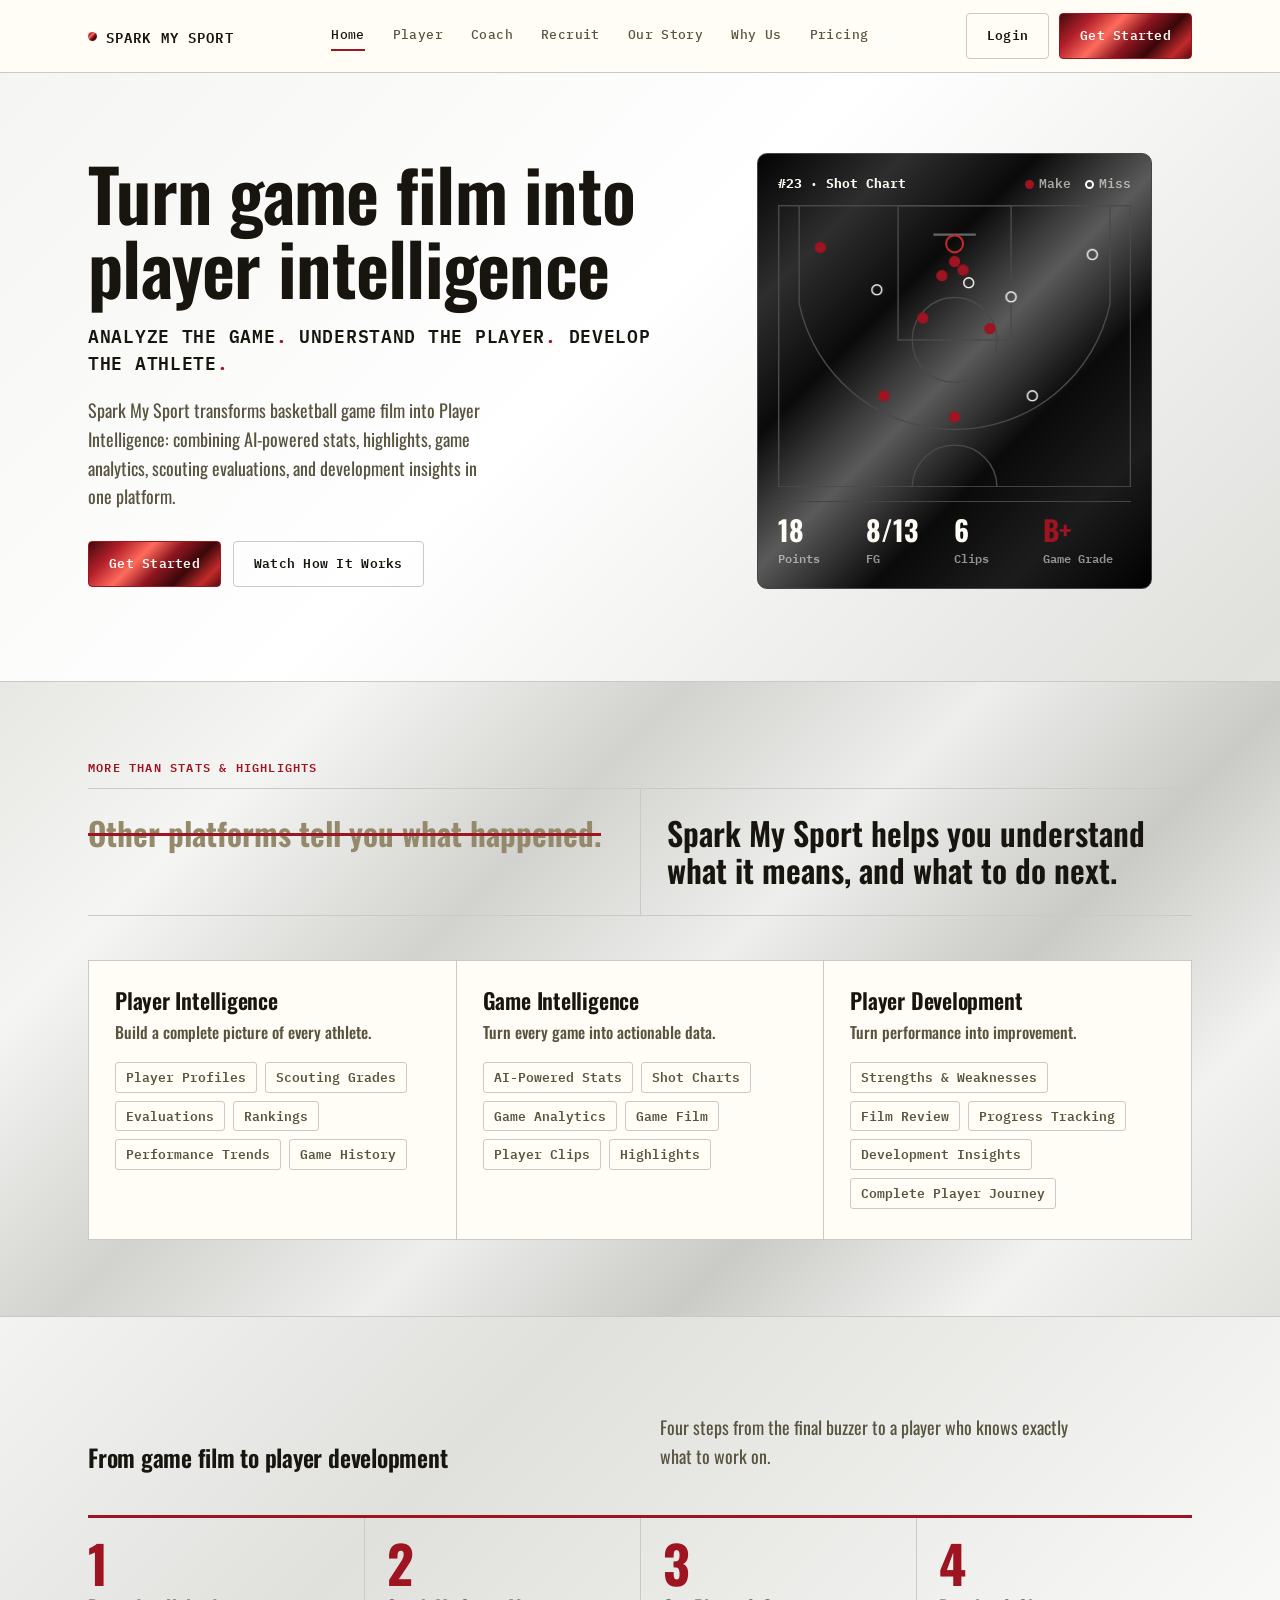
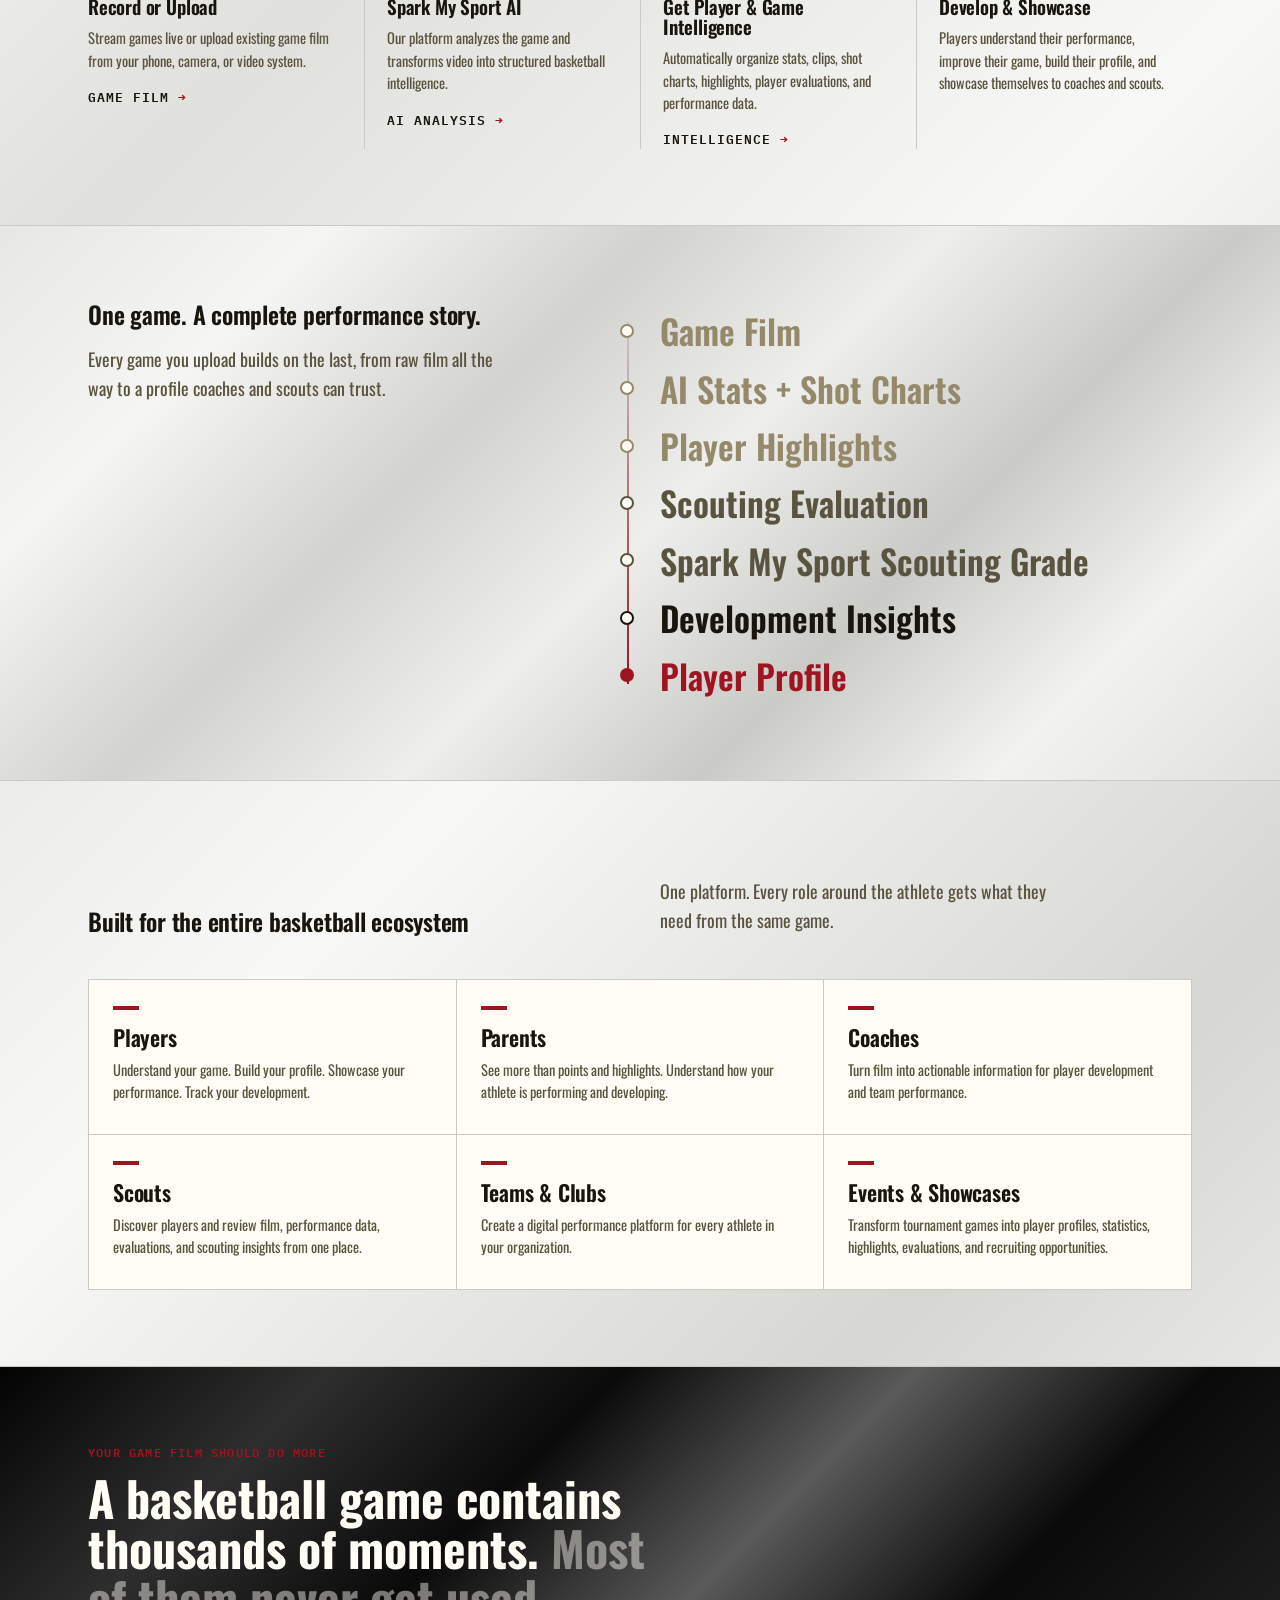
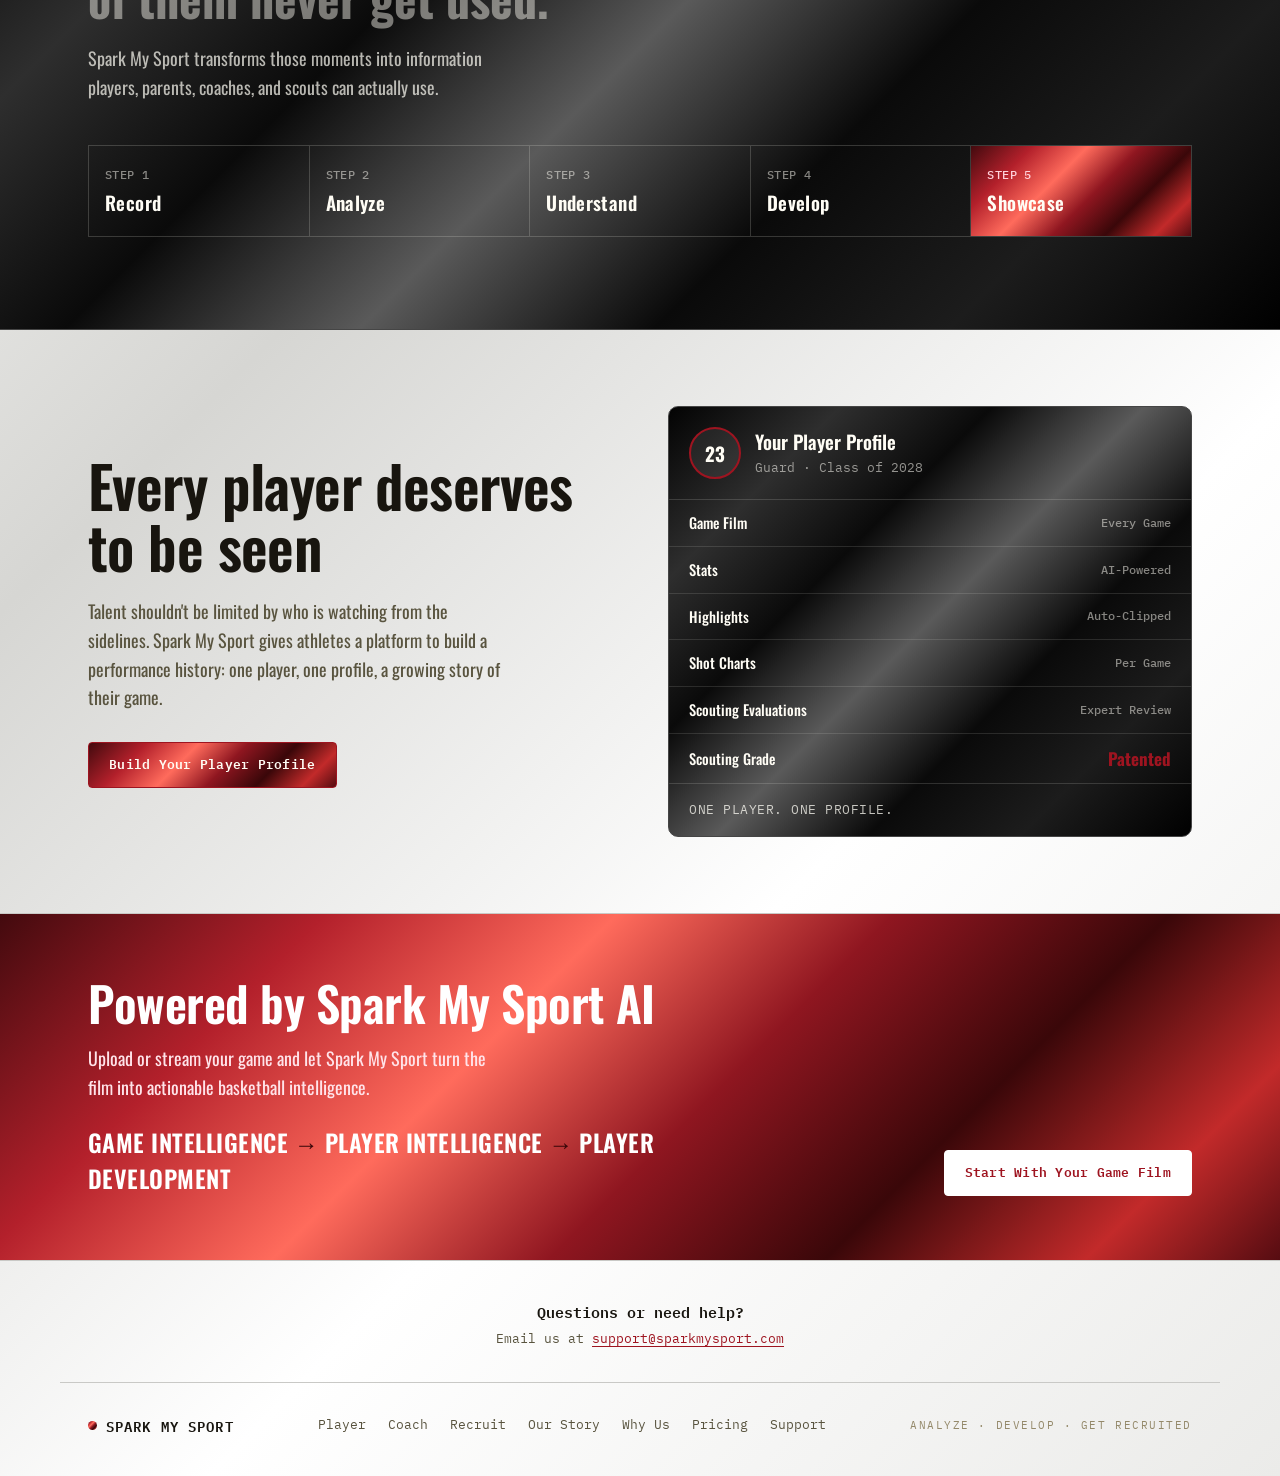
==== index.html @ e161a1f0 "intial commit" ====
<!DOCTYPE html>
<html lang="en">
<head>
<meta charset="UTF-8">
<meta name="viewport" content="width=device-width, initial-scale=1.0">
<title>Spark My Sport | Turn Game Film Into Player Intelligence</title>
<meta name="description" content="Spark My Sport transforms basketball game film into Player Intelligence: AI-powered stats, highlights, game analytics, scouting evaluations, and development insights in one platform.">
<link rel="preconnect" href="https://fonts.googleapis.com">
<link rel="preconnect" href="https://fonts.gstatic.com" crossorigin>
<link href="https://fonts.googleapis.com/css2?family=Oswald:wght@400;500;600;700&family=IBM+Plex+Mono:wght@400;500;600&display=swap" rel="stylesheet">
<link rel="stylesheet" href="styles.css">
<style>
.hp-hero{ padding: 64px 0 76px; border-bottom: 1px solid var(--line); }
.hp-hero .wrap{ display:grid; grid-template-columns:1.1fr .9fr; gap:48px; align-items:center; }
.hp-hero h1{ font-size:clamp(42px,6vw,72px); line-height:1.03; margin:0 0 18px; }
.hp-tri{ font-family:var(--font-mono); font-weight:600; font-size:clamp(15px,1.6vw,18px); text-transform:uppercase; letter-spacing:.04em; margin:0 0 18px; color:var(--ink); }
.hp-tri span{ color:var(--accent); }
.hp-hero .lead{ margin-bottom:30px; }

.hp-court{ position:relative; background: var(--black-metal); border:1px solid var(--court-line); border-radius:10px; padding:20px; }
.hp-court svg{ width:100%; height:auto; display:block; }
.hp-court .rim{ fill:none; stroke:#4a4a4a; stroke-width:2; }
.hp-shot{ opacity:0; animation:hpPop .35s ease-out forwards; transform-box: fill-box; transform-origin: center; }
.hp-make{ fill: var(--accent); }
.hp-miss{ fill:none; stroke:#fff; stroke-width:2; }
@keyframes hpPop{ from{ opacity:0; transform:scale(.3);} to{ opacity:1; transform:scale(1);} }
.hp-readout{ display:grid; grid-template-columns:repeat(4,1fr); border-top:1px solid var(--court-line); margin-top:14px; padding-top:14px; }
.hp-readout div{ padding-right:8px; }
.hp-readout strong{ display:block; font-family:var(--font-display); font-weight:700; font-size:28px; line-height:1; color:var(--paper); }
.hp-readout span{ font-size:11.5px; color:rgba(255,253,245,0.55); font-weight:600; font-family:var(--font-mono); }
.hp-court-cap{ display:flex; justify-content:space-between; font-size:12.5px; color:rgba(255,253,245,0.6); font-weight:600; margin-bottom:12px; font-family:var(--font-mono); }
.hp-court-cap b{ color:var(--paper); font-weight:700; }
.hp-legend{ display:flex; gap:14px; }
.hp-legend i{ display:inline-block; width:9px; height:9px; border-radius:50%; margin-right:5px; vertical-align:-1px; }
.hp-legend .m{ background:var(--accent); } .hp-legend .x{ border:2px solid #fff; }

.hp-section{ padding:76px 0; border-bottom:1px solid var(--line); }
.hp-section:nth-of-type(even){ background: var(--panel-metal); }
.hp-head{ display:grid; grid-template-columns:1fr 1fr; gap:40px; align-items:end; margin-bottom:44px; }
.hp-kicker{ font-family:var(--font-mono); font-weight:600; font-size:12px; letter-spacing:.1em; text-transform:uppercase; color:var(--accent); margin-bottom:12px; }

.hp-contrast{ margin-bottom:44px; display:grid; grid-template-columns:1fr 1fr; border-top:1px solid var(--line); border-bottom:1px solid var(--line); }
.hp-contrast p{ font-family:var(--font-display); font-weight:600; font-size:clamp(22px,2.6vw,32px); line-height:1.15; padding:26px 26px 26px 0; }
.hp-contrast p:first-child{ color:var(--ink-dimmer); text-decoration:line-through; text-decoration-color:var(--accent); text-decoration-thickness:3px; }
.hp-contrast p:last-child{ border-left:1px solid var(--line); padding-left:26px; }

.hp-pillars{ display:grid; grid-template-columns:repeat(3,1fr); gap:1px; background:var(--line); border:1px solid var(--line); }
.hp-pillar{ background:var(--paper); padding:28px 26px 30px; }
.hp-pillar h3{ margin:0 0 8px; font-size:22px; }
.hp-pillar .hp-line{ font-size:16px; font-weight:500; color:var(--ink-dim); margin-bottom:18px; }
.hp-tags{ display:flex; flex-wrap:wrap; gap:8px; list-style:none; padding:0; margin:0; }
.hp-tags li{ font-family:var(--font-mono); font-size:12.5px; font-weight:600; color:var(--ink-dim); border:1px solid var(--line); padding:5px 10px; border-radius:3px; }

.hp-steps{ list-style:none; padding:0; margin:0; display:grid; grid-template-columns:repeat(4,1fr); border-top:3px solid var(--accent); }
.hp-step{ padding:24px 22px 0 0; }
.hp-step + .hp-step{ padding-left:22px; border-left:1px solid var(--line); }
.hp-num{ font-family:var(--font-display); font-weight:700; font-size:52px; line-height:.8; color:var(--accent); margin-bottom:14px; }
.hp-step h3{ font-size:19px; margin:0 0 10px; }
.hp-step p{ color:var(--ink-dim); font-size:14.5px; margin:0 0 16px; line-height:1.55; }
.hp-out{ font-family:var(--font-mono); font-weight:600; font-size:12.5px; letter-spacing:.08em; text-transform:uppercase; color:var(--ink); }
.hp-out::after{ content:" \2192"; color:var(--accent); }

.hp-story .wrap{ display:grid; grid-template-columns:.9fr 1.1fr; gap:56px; align-items:start; }
.hp-story-intro{ position:sticky; top:100px; }
.hp-story-intro p{ margin-top:18px; }
.hp-chain{ list-style:none; padding:0; margin:0; position:relative; }
.hp-chain::before{ content:""; position:absolute; left:11px; top:20px; bottom:20px; width:2px; background:linear-gradient(var(--line), var(--accent)); }
.hp-chain li{ position:relative; padding:10px 0 10px 44px; font-family:var(--font-display); font-weight:600; font-size:clamp(22px,3vw,34px); line-height:1.1; color:var(--ink-dimmer); }
.hp-chain li::before{ content:""; position:absolute; left:4px; top:50%; width:14px; height:14px; margin-top:-7px; border:2px solid var(--ink-dimmer); background:var(--paper); border-radius:50%; }
.hp-chain li:nth-child(n+4){ color:var(--ink-dim); }
.hp-chain li:nth-child(n+4)::before{ border-color:var(--ink-dim); }
.hp-chain li:nth-child(n+6){ color:var(--ink); }
.hp-chain li:nth-child(n+6)::before{ border-color:var(--ink); }
.hp-chain li:last-child{ color:var(--accent); }
.hp-chain li:last-child::before{ background:var(--accent); border-color:var(--accent); }

.hp-eco{ display:grid; grid-template-columns:repeat(3,1fr); gap:1px; background:var(--line); border:1px solid var(--line); }
.hp-eco article{ background:var(--paper); padding:26px 24px 30px; }
.hp-eco h3{ font-size:22px; margin:0 0 10px; }
.hp-eco h3::before{ content:""; display:block; width:26px; height:4px; background:var(--accent); margin-bottom:16px; }
.hp-eco p{ color:var(--ink-dim); font-size:14.5px; line-height:1.55; }

.hp-film{ background: var(--black-metal); color: var(--paper); border-bottom:1px solid var(--court-line); }
.hp-film .hp-kicker{ color: var(--accent); }
.hp-film .hp-big{ font-family:var(--font-display); font-weight:700; font-size:clamp(28px,4vw,48px); line-height:1.05; max-width:22ch; margin:0 0 18px; }
.hp-film .hp-big span{ color:rgba(255,253,245,0.45); }
.hp-film .lead{ color:rgba(255,253,245,0.7); }
.hp-flow{ display:flex; flex-wrap:wrap; margin-top:44px; border:1px solid rgba(255,253,245,0.18); list-style:none; padding:0; }
.hp-flow li{ flex:1 1 0; min-width:140px; padding:20px 16px; font-family:var(--font-display); font-weight:600; font-size:19px; letter-spacing:.02em; border-right:1px solid rgba(255,253,245,0.18); }
.hp-flow li:last-child{ border-right:0; background: var(--red-metal); }
.hp-flow li small{ display:block; font-family:var(--font-mono); font-weight:500; font-size:11.5px; text-transform:uppercase; color:rgba(255,253,245,0.5); margin-bottom:4px; }
.hp-flow li:last-child small{ color:#ffd1da; }

.hp-seen .wrap{ display:grid; grid-template-columns:1fr 1fr; gap:56px; align-items:center; }
.hp-seen h2{ font-size:clamp(34px,4.8vw,58px); }
.hp-seen .lead{ margin:20px 0 28px; }
.hp-profile{ border:1px solid var(--court-line); background: var(--black-metal); border-radius:10px; overflow:hidden; color:var(--paper); }
.hp-profile-top{ display:flex; align-items:center; gap:14px; padding:20px; border-bottom:1px solid rgba(255,253,245,0.15); }
.hp-avatar{ width:52px; height:52px; border-radius:50%; background:rgba(255,253,245,0.08); border:2px solid var(--accent); display:grid; place-items:center; font-family:var(--font-display); font-weight:700; font-size:19px; flex:none; }
.hp-profile-top strong{ font-family:var(--font-display); font-weight:600; font-size:19px; display:block; line-height:1.2; }
.hp-profile-top span{ font-size:12.5px; color:rgba(255,253,245,0.55); font-family:var(--font-mono); }
.hp-layers{ list-style:none; margin:0; padding:0; }
.hp-layers li{ display:flex; justify-content:space-between; align-items:center; padding:12px 20px; border-bottom:1px solid rgba(255,253,245,0.12); font-weight:500; font-size:14.5px; }
.hp-layers li:last-child{ border-bottom:0; }
.hp-layers li span{ font-size:12px; color:rgba(255,253,245,0.5); font-family:var(--font-mono); }
.hp-layers li.grade span{ color:var(--accent); font-family:var(--font-display); font-weight:700; font-size:17px; }
.hp-profile-foot{ padding:16px 20px; border-top:1px solid rgba(255,253,245,0.15); font-family:var(--font-mono); font-size:13px; text-transform:uppercase; letter-spacing:.04em; color:rgba(255,253,245,0.75); }

.hp-ai{ background: var(--red-metal); border-bottom:1px solid var(--line); }
.hp-ai .wrap{ display:grid; grid-template-columns:1.2fr .8fr; gap:40px; align-items:end; padding:64px 28px; }
.hp-ai h2{ color:#fff; font-size:clamp(30px,4vw,48px); }
.hp-ai .lead{ color:#ffe3e9; margin-top:16px; }
.hp-ai .hp-path{ font-family:var(--font-display); font-weight:600; font-size:clamp(18px,2vw,24px); text-transform:uppercase; margin-top:22px; letter-spacing:.02em; color:#fff; }
.hp-ai .hp-path i{ font-style:normal; color:#3a0709; padding:0 6px; }
.hp-ai .hp-btns{ display:flex; justify-content:flex-end; }

@media (max-width:980px){
  .hp-hero .wrap, .hp-head, .hp-story .wrap, .hp-seen .wrap, .hp-ai .wrap{ grid-template-columns:1fr; }
  .hp-story-intro{ position:static; }
  .hp-steps{ grid-template-columns:1fr 1fr; border-top:0; }
  .hp-step, .hp-step + .hp-step{ padding:22px 20px 22px 0; border-left:0; border-top:3px solid var(--accent); }
  .hp-step:nth-child(even){ padding-left:20px; border-left:1px solid var(--line); }
  .hp-pillars, .hp-eco{ grid-template-columns:1fr 1fr; }
  .hp-ai .hp-btns{ justify-content:flex-start; }
}
@media (max-width:640px){
  .hp-section{ padding:52px 0; }
  .hp-hero{ padding:36px 0 48px; }
  .hp-contrast{ grid-template-columns:1fr; }
  .hp-contrast p{ padding:20px 0; }
  .hp-contrast p:last-child{ border-left:0; border-top:1px solid var(--line); padding-left:0; }
  .hp-pillars, .hp-eco, .hp-steps{ grid-template-columns:1fr; }
  .hp-step:nth-child(even){ padding-left:0; border-left:0; }
  .hp-flow li{ flex-basis:100%; border-right:0; border-bottom:1px solid rgba(255,253,245,0.18); }
  .hp-flow li:last-child{ border-bottom:0; }
}
</style>
</head>
<body>

<header class="nav">
  <div class="nav-inner">
    <a href="index.html" class="logo"><span class="dot"></span>SPARK MY SPORT</a><button class="nav-toggle" type="button" aria-label="Menu" aria-expanded="false" aria-controls="nav-menu"><span></span><span></span><span></span></button><div class="nav-menu" id="nav-menu"><nav class="links"><a href="index.html" class="active">Home</a><a href="player.html">Player</a><a href="coach.html">Coach</a><a href="recruit.html">Recruit</a><a href="our-story.html">Our Story</a><a href="why-us.html">Why Us</a><a href="pricing.html">Pricing</a></nav><div class="nav-actions">
      <a href="https://stream.sparkmysport.com/login" class="btn btn-ghost">Login</a>
      <a href="pricing.html" class="btn btn-primary">Get Started</a>
    </div></div>
  </div>
</header>

<section class="hp-hero">
  <div class="wrap">
    <div>
      <h1>Turn game film into player intelligence</h1>
      <p class="hp-tri">Analyze the game<span>.</span> Understand the player<span>.</span> Develop the athlete<span>.</span></p>
      <p class="lead">Spark My Sport transforms basketball game film into Player Intelligence: combining AI-powered stats, highlights, game analytics, scouting evaluations, and development insights in one platform.</p>
      <div class="hero-cta">
        <a class="btn btn-primary" href="pricing.html">Get Started</a>
        <a class="btn btn-ghost" href="#how">Watch How It Works</a>
      </div>
    </div>

    <figure class="hp-court" aria-label="Example shot chart generated from game film">
      <div class="hp-court-cap"><b>#23 &middot; Shot Chart</b><span class="hp-legend"><span><i class="m"></i>Make</span><span><i class="x"></i>Miss</span></span></div>
      <svg viewBox="0 0 500 400" role="img" aria-hidden="true">
        <rect x="1" y="1" width="498" height="398" class="rim"/>
        <rect x="170" y="1" width="160" height="190" class="rim"/>
        <circle cx="250" cy="191" r="60" class="rim"/>
        <path d="M30 1 V140 A 225 225 0 0 0 470 140 V1" class="rim"/>
        <line x1="220" y1="42" x2="280" y2="42" class="rim" style="stroke:#666;stroke-width:3"/>
        <circle cx="250" cy="55" r="12" class="rim" style="stroke:#c22a2a;stroke-width:3"/>
        <path d="M190 400 A 60 60 0 0 1 310 400" class="rim"/>
        <g>
          <circle class="hp-shot hp-make" cx="250" cy="80" r="8" style="animation-delay:.2s"/>
          <circle class="hp-shot hp-make" cx="232" cy="100" r="8" style="animation-delay:.3s"/>
          <circle class="hp-shot hp-miss" cx="270" cy="110" r="7" style="animation-delay:.4s"/>
          <circle class="hp-shot hp-make" cx="205" cy="160" r="8" style="animation-delay:.5s"/>
          <circle class="hp-shot hp-make" cx="300" cy="175" r="8" style="animation-delay:.6s"/>
          <circle class="hp-shot hp-miss" cx="140" cy="120" r="7" style="animation-delay:.7s"/>
          <circle class="hp-shot hp-make" cx="60" cy="60" r="8" style="animation-delay:.8s"/>
          <circle class="hp-shot hp-miss" cx="445" cy="70" r="7" style="animation-delay:.9s"/>
          <circle class="hp-shot hp-make" cx="250" cy="300" r="8" style="animation-delay:1s"/>
          <circle class="hp-shot hp-miss" cx="360" cy="270" r="7" style="animation-delay:1.1s"/>
          <circle class="hp-shot hp-make" cx="150" cy="270" r="8" style="animation-delay:1.2s"/>
          <circle class="hp-shot hp-miss" cx="330" cy="130" r="7" style="animation-delay:1.3s"/>
          <circle class="hp-shot hp-make" cx="262" cy="92" r="8" style="animation-delay:1.4s"/>
        </g>
      </svg>
      <div class="hp-readout">
        <div><strong>18</strong><span>Points</span></div>
        <div><strong>8/13</strong><span>FG</span></div>
        <div><strong>6</strong><span>Clips</span></div>
        <div><strong style="color:var(--accent)">B+</strong><span>Game Grade</span></div>
      </div>
    </figure>
  </div>
</section>

<section class="hp-section" aria-labelledby="more-title">
  <div class="wrap">
    <div class="hp-kicker">More Than Stats &amp; Highlights</div>
    <div class="hp-contrast reveal">
      <p>Other platforms tell you what happened.</p>
      <p id="more-title">Spark My Sport helps you understand what it means, and what to do next.</p>
    </div>
    <div class="hp-pillars reveal">
      <article class="hp-pillar">
        <h3>Player Intelligence</h3>
        <p class="hp-line">Build a complete picture of every athlete.</p>
        <ul class="hp-tags"><li>Player Profiles</li><li>Scouting Grades</li><li>Evaluations</li><li>Rankings</li><li>Performance Trends</li><li>Game History</li></ul>
      </article>
      <article class="hp-pillar">
        <h3>Game Intelligence</h3>
        <p class="hp-line">Turn every game into actionable data.</p>
        <ul class="hp-tags"><li>AI-Powered Stats</li><li>Shot Charts</li><li>Game Analytics</li><li>Game Film</li><li>Player Clips</li><li>Highlights</li></ul>
      </article>
      <article class="hp-pillar">
        <h3>Player Development</h3>
        <p class="hp-line">Turn performance into improvement.</p>
        <ul class="hp-tags"><li>Strengths &amp; Weaknesses</li><li>Film Review</li><li>Progress Tracking</li><li>Development Insights</li><li>Complete Player Journey</li></ul>
      </article>
    </div>
  </div>
</section>

<section class="hp-section" id="how" aria-labelledby="how-title">
  <div class="wrap">
    <div class="hp-head">
      <h2 id="how-title">From game film to player development</h2>
      <p class="lead">Four steps from the final buzzer to a player who knows exactly what to work on.</p>
    </div>
    <ol class="hp-steps reveal">
      <li class="hp-step"><div class="hp-num">1</div><h3>Record or Upload</h3><p>Stream games live or upload existing game film from your phone, camera, or video system.</p><div class="hp-out">Game Film</div></li>
      <li class="hp-step"><div class="hp-num">2</div><h3>Spark My Sport AI</h3><p>Our platform analyzes the game and transforms video into structured basketball intelligence.</p><div class="hp-out">AI Analysis</div></li>
      <li class="hp-step"><div class="hp-num">3</div><h3>Get Player &amp; Game Intelligence</h3><p>Automatically organize stats, clips, shot charts, highlights, player evaluations, and performance data.</p><div class="hp-out">Intelligence</div></li>
      <li class="hp-step"><div class="hp-num">4</div><h3>Develop &amp; Showcase</h3><p>Players understand their performance, improve their game, build their profile, and showcase themselves to coaches and scouts.</p></li>
    </ol>
  </div>
</section>

<section class="hp-section hp-story" aria-labelledby="story-title">
  <div class="wrap">
    <div class="hp-story-intro">
      <h2 id="story-title">One game. A complete performance story.</h2>
      <p class="lead">Every game you upload builds on the last, from raw film all the way to a profile coaches and scouts can trust.</p>
    </div>
    <ol class="hp-chain reveal">
      <li>Game Film</li>
      <li>AI Stats + Shot Charts</li>
      <li>Player Highlights</li>
      <li>Scouting Evaluation</li>
      <li>Spark My Sport Scouting Grade</li>
      <li>Development Insights</li>
      <li>Player Profile</li>
    </ol>
  </div>
</section>

<section class="hp-section" id="who" aria-labelledby="who-title">
  <div class="wrap">
    <div class="hp-head">
      <h2 id="who-title">Built for the entire basketball ecosystem</h2>
      <p class="lead">One platform. Every role around the athlete gets what they need from the same game.</p>
    </div>
    <div class="hp-eco reveal">
      <article><h3>Players</h3><p>Understand your game. Build your profile. Showcase your performance. Track your development.</p></article>
      <article><h3>Parents</h3><p>See more than points and highlights. Understand how your athlete is performing and developing.</p></article>
      <article><h3>Coaches</h3><p>Turn film into actionable information for player development and team performance.</p></article>
      <article><h3>Scouts</h3><p>Discover players and review film, performance data, evaluations, and scouting insights from one place.</p></article>
      <article><h3>Teams &amp; Clubs</h3><p>Create a digital performance platform for every athlete in your organization.</p></article>
      <article><h3>Events &amp; Showcases</h3><p>Transform tournament games into player profiles, statistics, highlights, evaluations, and recruiting opportunities.</p></article>
    </div>
  </div>
</section>

<section class="hp-film" aria-labelledby="film-title">
  <div class="wrap" style="padding-top:76px;padding-bottom:76px;">
    <div class="hp-kicker" id="film-title">Your Game Film Should Do More</div>
    <p class="hp-big">A basketball game contains thousands of moments. <span>Most of them never get used.</span></p>
    <p class="lead">Spark My Sport transforms those moments into information players, parents, coaches, and scouts can actually use.</p>
    <ol class="hp-flow reveal">
      <li><small>Step 1</small>Record</li>
      <li><small>Step 2</small>Analyze</li>
      <li><small>Step 3</small>Understand</li>
      <li><small>Step 4</small>Develop</li>
      <li><small>Step 5</small>Showcase</li>
    </ol>
  </div>
</section>

<section class="hp-section hp-seen" id="seen" aria-labelledby="seen-title">
  <div class="wrap">
    <div>
      <h2 id="seen-title">Every player deserves to be seen</h2>
      <p class="lead">Talent shouldn't be limited by who is watching from the sidelines. Spark My Sport gives athletes a platform to build a performance history: one player, one profile, a growing story of their game.</p>
      <div class="hero-cta"><a class="btn btn-primary" href="pricing.html">Build Your Player Profile</a></div>
    </div>
    <div class="hp-profile reveal" aria-label="What a player profile combines">
      <div class="hp-profile-top">
        <div class="hp-avatar" aria-hidden="true">23</div>
        <div><strong>Your Player Profile</strong><span>Guard &middot; Class of 2028</span></div>
      </div>
      <ul class="hp-layers">
        <li>Game Film <span>Every Game</span></li>
        <li>Stats <span>AI-Powered</span></li>
        <li>Highlights <span>Auto-Clipped</span></li>
        <li>Shot Charts <span>Per Game</span></li>
        <li>Scouting Evaluations <span>Expert Review</span></li>
        <li class="grade">Scouting Grade <span>Patented</span></li>
      </ul>
      <div class="hp-profile-foot">One Player. One Profile.</div>
    </div>
  </div>
</section>

<section class="hp-ai" id="start" aria-labelledby="ai-title">
  <div class="wrap">
    <div>
      <h2 id="ai-title">Powered by Spark My Sport AI</h2>
      <p class="lead">Upload or stream your game and let Spark My Sport turn the film into actionable basketball intelligence.</p>
      <p class="hp-path">Game Intelligence<i>&rarr;</i>Player Intelligence<i>&rarr;</i>Player Development</p>
    </div>
    <div class="hp-btns"><a class="btn btn-primary" href="pricing.html" style="background:#fff;color:var(--accent);border-color:#fff;">Start With Your Game Film</a></div>
  </div>
</section>

<footer>
  <div class="wrap foot-support"><p>Questions or need help?</p><p>Email us at <a href="mailto:support@sparkmysport.com">support@sparkmysport.com</a></p></div><div class="wrap foot-inner">
    <div class="logo"><span class="dot"></span>SPARK MY SPORT</div>
    <nav class="foot-links"><a href="player.html">Player</a><a href="coach.html">Coach</a><a href="recruit.html">Recruit</a><a href="our-story.html">Our Story</a><a href="why-us.html">Why Us</a><a href="pricing.html">Pricing</a><a href="mailto:support@sparkmysport.com">Support</a></nav>
    <div class="mono">ANALYZE &middot; DEVELOP &middot; GET RECRUITED</div>
  </div>
</footer>

<script src="script.js"></script>
</body>
</html>
---- styles.css ----
/* ==========================================================================
   SPARK MY SPORT — design system
   Metallic theme: brushed-silver light backgrounds, a gunmetal-black "court"
   section, a polished metallic-red accent, Oswald for display type, IBM Plex
   Mono for data/labels.
   ========================================================================== */

:root{
  --paper: #FFFDF5;
  --panel: #F1ECDC;
  --line: #C9C9C6;
  --ink: #18150F;
  --ink-dim: #59543F;
  --ink-dimmer: #94896A;
  --court-black: #0A0A0A;
  --court-panel: #2A2A2A;
  --court-line: #454545;
  --accent: #9E1420;
  --accent-dark: #6E0D16;
  --on-accent: #FFFDF5;

  --red-metal: linear-gradient(135deg, #430a0e 0%, #b3202b 20%, #ff6b5c 38%, #8f1620 55%, #3a0709 72%, #c22a2a 88%, #560c11 100%);
  --red-metal-dark: linear-gradient(135deg, #300608 0%, #7a151c 28%, #b33a3a 46%, #5c0f14 64%, #250405 82%, #7a1a1a 100%);
  --black-metal: linear-gradient(135deg, #030303 0%, #2e2e2e 18%, #0a0a0a 34%, #5a5a5a 50%, #0a0a0a 66%, #1c1c1c 82%, #000000 100%);
  --paper-metal: linear-gradient(135deg, #f4f4f2 0%, #ffffff 16%, #e0e0dd 32%, #f8f8f6 48%, #d6d6d3 64%, #ffffff 82%, #ebebe9 100%);
  --panel-metal: linear-gradient(135deg, #e7e7e4 0%, #f5f5f3 18%, #d2d2cf 36%, #eeeeec 52%, #cacac7 68%, #f2f2f0 84%, #e0e0dd 100%);

  --font-display: 'Oswald', sans-serif;
  --font-mono: 'IBM Plex Mono', monospace;

  --radius: 4px;
  --max: 1160px;
}

*,*::before,*::after{ box-sizing: border-box; }

html{ scroll-behavior: smooth; }

body{
  margin:0;
  background: var(--paper-metal);
  color: var(--ink);
  font-family: var(--font-display);
  font-weight: 400;
  font-size: 16px;
  line-height: 1.5;
  -webkit-font-smoothing: antialiased;
}

.wrap{
  max-width: var(--max);
  margin: 0 auto;
  padding: 0 28px;
}

h1,h2,h3,h4{
  font-family: var(--font-display);
  font-weight: 600;
  line-height: 1.05;
  margin: 0;
  color: var(--ink);
  letter-spacing: -0.01em;
}

p{ margin: 0; }

a{ color: inherit; text-decoration: none; }

em{
  font-style: normal;
  color: var(--accent);
}

img{ max-width: 100%; display: block; }

::selection{ background: var(--accent); color: var(--on-accent); }

:focus-visible{
  outline: 2px solid var(--accent);
  outline-offset: 3px;
}

@media (prefers-reduced-motion: reduce){
  *{ animation-duration: 0.001ms !important; transition-duration: 0.001ms !important; }
  html{ scroll-behavior: auto; }
}

/* ---------- buttons ---------- */
.btn{
  display: inline-flex;
  align-items: center;
  gap: 8px;
  font-family: var(--font-mono);
  font-size: 13px;
  font-weight: 600;
  letter-spacing: 0.02em;
  padding: 12px 20px;
  border-radius: var(--radius);
  border: 1px solid transparent;
  cursor: pointer;
  transition: background-color 150ms ease, border-color 150ms ease, color 150ms ease, transform 150ms ease;
  white-space: nowrap;
}
.btn-primary{
  background: var(--red-metal);
  color: var(--on-accent);
  border-color: var(--accent);
}
.btn-primary:hover{ background: var(--red-metal-dark); border-color: var(--accent-dark); }
.btn-ghost{
  background: transparent;
  color: var(--ink);
  border-color: var(--line);
}
.btn-ghost:hover{ border-color: var(--ink); }

/* dark-panel context override (used inside .court-black sections) */
.three-feature-section .btn-ghost,
.buzzer .btn-ghost{ color: var(--paper); border-color: rgba(255,253,245,0.3); }
.buzzer .btn-ghost:hover{ border-color: var(--paper); }

/* ---------- nav ---------- */
.nav{
  position: sticky;
  top: 0;
  z-index: 50;
  background: rgba(255, 253, 245, 0.95);
  backdrop-filter: blur(8px);
  border-bottom: 1px solid var(--line);
}
.nav-inner{
  max-width: var(--max);
  margin: 0 auto;
  padding: 0 28px;
  height: 72px;
  display: flex;
  align-items: center;
  justify-content: space-between;
  gap: 24px;
}
.logo{
  display: flex;
  align-items: center;
  gap: 9px;
  font-family: var(--font-mono);
  font-weight: 600;
  font-size: 14px;
  letter-spacing: 0.08em;
  color: var(--ink);
  flex-shrink: 0;
}
.logo .dot{
  width: 9px;
  height: 9px;
  border-radius: 50%;
  background: var(--red-metal);
  flex-shrink: 0;
}
.links{
  display: flex;
  align-items: center;
  gap: 28px;
  overflow-x: auto;
  scrollbar-width: none;
  -webkit-overflow-scrolling: touch;
}
.links::-webkit-scrollbar{ display: none; }
.links a{
  font-family: var(--font-mono);
  font-size: 13px;
  font-weight: 500;
  letter-spacing: 0.03em;
  color: var(--ink-dim);
  padding: 4px 0;
  border-bottom: 2px solid transparent;
  white-space: nowrap;
  transition: color 150ms ease, border-color 150ms ease;
}
.links a:hover{ color: var(--ink); }
.links a.active{ color: var(--ink); border-bottom-color: var(--accent); }
.nav-actions{
  display: flex;
  align-items: center;
  gap: 10px;
  flex-shrink: 0;
}
.nav-menu{
  display: contents;
}
.nav-toggle{
  display: none;
  flex-direction: column;
  justify-content: center;
  align-items: center;
  gap: 5px;
  width: 40px;
  height: 40px;
  padding: 0;
  border: 1px solid var(--line);
  border-radius: 4px;
  background: transparent;
  cursor: pointer;
  flex-shrink: 0;
}
.nav-toggle span{
  display: block;
  width: 18px;
  height: 2px;
  background: var(--ink);
  transition: transform 150ms ease, opacity 150ms ease;
}
.nav-toggle[aria-expanded="true"] span:nth-child(1){ transform: translateY(7px) rotate(45deg); }
.nav-toggle[aria-expanded="true"] span:nth-child(2){ opacity: 0; }
.nav-toggle[aria-expanded="true"] span:nth-child(3){ transform: translateY(-7px) rotate(-45deg); }

.page-label{ padding: 24px 0 0; }

/* ---------- hero (sub pages) ---------- */
.hero{
  padding: 64px 0 56px;
  border-bottom: 1px solid var(--line);
}
.hero-video-grid{
  display: grid;
  grid-template-columns: 1.1fr 0.9fr;
  gap: 56px;
  align-items: center;
}
.quarter-band{
  display: flex;
  align-items: center;
  gap: 14px;
  margin-bottom: 22px;
  font-family: var(--font-mono);
}
.quarter-tag{
  background: var(--black-metal);
  color: var(--paper);
  font-size: 12px;
  font-weight: 600;
  letter-spacing: 0.12em;
  padding: 5px 10px;
  border-radius: 3px;
}
.quarter-band .clock{
  font-size: 12px;
  letter-spacing: 0.08em;
  color: var(--ink-dimmer);
}
.section-head h1{
  font-size: clamp(36px, 4.6vw, 56px);
}
.hero .lead, .lead{
  margin-top: 20px;
  max-width: 46ch;
  font-size: 18px;
  line-height: 1.6;
  color: var(--ink-dim);
}
.hero-cta{
  margin-top: 30px;
  display: flex;
  gap: 12px;
  flex-wrap: wrap;
}

.video-placeholder{
  position: relative;
  aspect-ratio: 4 / 3;
  border-radius: 6px;
  background:
    linear-gradient(155deg, var(--court-panel), var(--court-black));
  border: 1px solid var(--court-line);
  display: flex;
  flex-direction: column;
  align-items: center;
  justify-content: center;
  gap: 10px;
  color: var(--paper);
  overflow: hidden;
}
.video-placeholder::before{
  content: '';
  position: absolute;
  inset: 0;
  background-image:
    repeating-linear-gradient(90deg, rgba(255,253,245,0.05) 0 1px, transparent 1px 64px),
    repeating-linear-gradient(0deg, rgba(255,253,245,0.05) 0 1px, transparent 1px 64px);
}
.video-play{
  width: 58px;
  height: 58px;
  border-radius: 50%;
  border: 1px solid rgba(255,253,245,0.35);
  display: flex;
  align-items: center;
  justify-content: center;
  font-size: 16px;
  color: var(--paper);
  position: relative;
  z-index: 1;
  transition: background-color 150ms ease, transform 150ms ease;
}
.video-placeholder:hover .video-play{
  background: var(--red-metal);
  border-color: var(--accent);
  transform: scale(1.06);
}
.video-label{
  font-family: var(--font-mono);
  font-size: 13px;
  letter-spacing: 0.06em;
  font-weight: 600;
  position: relative;
  z-index: 1;
}
.video-note{
  font-family: var(--font-mono);
  font-size: 11px;
  color: rgba(255,253,245,0.5);
  position: relative;
  z-index: 1;
}

.hero-image{
  display: flex;
  flex-direction: column;
  align-items: flex-start;
  gap: 16px;
}
.hero-image img{
  width: 100%;
  display: block;
  border-radius: 6px;
  border: 1px solid var(--court-line);
  background: var(--black-metal);
}
.watch-video{
  display: inline-flex;
  align-items: center;
  gap: 12px;
  font-family: var(--font-mono);
  font-size: 13px;
  font-weight: 600;
  letter-spacing: 0.04em;
  color: var(--ink-dim);
  transition: color 150ms ease;
}
.watch-video:hover{ color: var(--ink); }
.section-head > .watch-video{ margin-top: 18px; }
.watch-video-icon{
  width: 34px;
  height: 34px;
  border-radius: 50%;
  border: 1px solid var(--line);
  display: flex;
  align-items: center;
  justify-content: center;
  font-size: 11px;
  color: var(--ink);
  flex-shrink: 0;
  transition: background-color 150ms ease, border-color 150ms ease, color 150ms ease;
}
.watch-video:hover .watch-video-icon{
  background: var(--red-metal);
  border-color: var(--accent);
  color: var(--on-accent);
}

/* ---------- intro hero (home) ---------- */
.intro-hero{
  padding: 28px 0 12px;
}
.intro-hero .eyebrow{
  font-family: var(--font-mono);
  font-size: 12px;
  font-weight: 600;
  letter-spacing: 0.1em;
  color: var(--accent);
  margin-bottom: 16px;
}
#player-spotlight + .story-section h1{ font-size: clamp(32px, 4vw, 52px); }
#player-spotlight + .story-section .lead{ font-size: 16px; }
#player-spotlight + .story-section .section-head{ margin-top: 0; }
#player-spotlight + .story-section{ padding-top: 48px; }
.eyebrow{
  font-family: var(--font-mono);
  font-size: 12px;
  font-weight: 600;
  letter-spacing: 0.1em;
  color: var(--accent);
}

/* ---------- reveal-on-scroll ---------- */
.reveal{
  opacity: 0;
  transform: translateY(14px);
  transition: opacity 550ms ease, transform 550ms ease;
}
.reveal.is-visible{
  opacity: 1;
  transform: translateY(0);
}

/* ---------- story section ---------- */
.story-section{ padding: 76px 0; border-bottom: 1px solid var(--line); }
.story-section.video-hero{ padding: 12px 0 32px; border-bottom: none; }
.story-grid{
  display: grid;
  grid-template-columns: repeat(3, 1fr);
  gap: 1px;
  background: var(--line);
  border: 1px solid var(--line);
  border-radius: 6px;
  overflow: hidden;
}
.story-card{
  background: var(--paper-metal);
  padding: 30px 26px;
}
.story-card.trigger-card{ background: var(--panel-metal); }
.story-label{
  font-family: var(--font-mono);
  font-size: 11px;
  font-weight: 600;
  letter-spacing: 0.14em;
  color: var(--ink-dimmer);
  margin-bottom: 14px;
}
.story-card h2{ font-size: 22px; margin-bottom: 12px; }
.story-card p{ color: var(--ink-dim); font-size: 15px; line-height: 1.6; }

.how-block{ margin-top: 64px; }
.how-block > .story-label{ margin-bottom: 14px; }
.how-block > h2{ font-size: 30px; margin-bottom: 34px; max-width: 30ch; }
.how-grid{
  display: grid;
  grid-template-columns: repeat(4, 1fr);
  gap: 22px;
}
.how-grid.how-grid-3{ grid-template-columns: repeat(3, 1fr); }
.how-visual{
  display: grid;
  grid-template-columns: 1fr 1fr;
  gap: 48px;
  align-items: center;
}
.how-steps-list{
  display: grid;
  gap: 28px;
}
.how-image img{
  width: 100%;
  display: block;
  border-radius: 6px;
  border: 1px solid var(--line);
}
.how-step span{
  font-family: var(--font-mono);
  font-size: 13px;
  font-weight: 600;
  color: var(--accent);
  display: block;
  margin-bottom: 10px;
}
.how-step h3{ font-size: 18px; margin-bottom: 8px; }
.how-step p{ color: var(--ink-dim); font-size: 14px; line-height: 1.55; }

.final-step-section .how-step{
  max-width: 480px;
  margin: 0 auto;
  text-align: center;
}
.final-step-image{
  max-width: 900px;
  margin: 34px auto 0;
}
.final-step-image img{
  width: 100%;
  display: block;
  border-radius: 8px;
  border: 1px solid var(--line);
}

/* ---------- buzzer (closing CTA band) ---------- */
.buzzer{
  padding: 84px 0;
  background: var(--black-metal);
  color: var(--paper);
  text-align: center;
}
.buzzer .wrap{ max-width: 720px; }
.buzzer .eyebrow{ justify-content: center; }
.buzzer h2{
  font-size: clamp(32px, 4.2vw, 48px);
  color: var(--paper);
  margin-top: 14px;
}
.buzzer h2 em{ color: var(--accent); }
.buzzer p{
  margin-top: 18px;
  color: rgba(255,253,245,0.65);
  font-size: 16px;
}
.buzzer .hero-cta{ justify-content: center; margin-top: 30px; }

/* ---------- tournament / partner spotlight ---------- */
.spotlight-block{
  display: flex;
  align-items: center;
  justify-content: space-between;
  gap: 40px;
}
.spotlight-copy{ flex: 1 1 420px; }
.spotlight-copy h2{ font-size: clamp(30px, 3.6vw, 44px); margin-top: 4px; }
.spotlight-copy p{
  margin-top: 20px;
  max-width: 52ch;
  color: var(--ink-dim);
  line-height: 1.7;
}
.spotlight-logo{
  flex: 0 0 auto;
  width: 140px;
  height: 140px;
  border-radius: 10px;
  overflow: hidden;
  background: var(--black-metal);
  display: flex;
  align-items: center;
  justify-content: center;
  padding: 12px;
}
.spotlight-logo img{ width: 100%; height: 100%; object-fit: contain; }

/* ---------- image carousel ---------- */
.carousel{
  position: relative;
  margin-top: 34px;
}
.carousel-viewport{
  overflow: hidden;
  border-radius: 10px;
  border: 1px solid var(--line);
  background: var(--black-metal);
}
.carousel-track{
  display: flex;
  transition: transform 400ms ease;
}
.carousel-slide{
  flex: 0 0 100%;
  min-width: 100%;
}
.carousel-slide img{
  width: 100%;
  display: block;
  aspect-ratio: 16/9;
  object-fit: contain;
  background: var(--black-metal);
}
.carousel-caption{
  padding: 14px 20px;
  font-family: var(--font-mono);
  font-size: 13px;
  color: var(--paper);
  background: var(--black-metal);
  border-top: 1px solid rgba(255,255,255,0.12);
}
.carousel-btn{
  position: absolute;
  top: 50%;
  transform: translateY(-50%);
  width: 44px;
  height: 44px;
  border-radius: 50%;
  border: 1px solid var(--line);
  background: var(--paper-metal);
  color: var(--ink);
  font-size: 22px;
  line-height: 1;
  cursor: pointer;
  display: flex;
  align-items: center;
  justify-content: center;
  box-shadow: 0 6px 16px rgba(0,0,0,0.15);
}
.carousel-btn:hover{ background: var(--red-metal); color: var(--on-accent); border-color: var(--accent); }
.carousel-prev{ left: -18px; }
.carousel-next{ right: -18px; }
.carousel-dots{
  display: flex;
  justify-content: center;
  gap: 8px;
  margin-top: 16px;
}
.carousel-dot{
  width: 8px;
  height: 8px;
  border-radius: 50%;
  border: none;
  padding: 0;
  background: var(--line);
  cursor: pointer;
}
.carousel-dot.active{ background: var(--accent); }

/* ---------- full-screen title video hero ---------- */
.video-hero{
  position: relative;
  padding: 0;
  border-bottom: none;
}
.video-hero .wrap{ max-width: none; padding: 0; }
.video-hero .testimonial-videos{ margin-top: 0; }
.video-hero .testimonial-video{
  max-width: none;
  flex-basis: 100%;
  border: none;
  border-radius: 0;
}
.video-hero .testimonial-video video{
  width: 100%;
  height: calc(100vh - 72px);
  height: calc(100dvh - 72px);
  min-height: 340px;
  aspect-ratio: auto;
  object-fit: cover;
  display: block;
}
.video-hero-label{
  position: absolute;
  top: 0;
  left: 0;
  right: 0;
  z-index: 2;
  padding: 32px 28px 60px;
  background: linear-gradient(180deg, rgba(0,0,0,0.6) 0%, rgba(0,0,0,0.28) 55%, rgba(0,0,0,0) 100%);
}
.video-hero-label .quarter-band{ margin-bottom: 0; max-width: var(--max); margin-left: auto; margin-right: auto; }
.video-hero-label .clock{ color: var(--paper); opacity: 0.85; }
.scroll-cue{
  position: absolute;
  bottom: 26px;
  left: 50%;
  transform: translateX(-50%);
  z-index: 2;
  display: flex;
  flex-direction: column;
  align-items: center;
  gap: 8px;
  color: var(--paper);
  font-family: var(--font-mono);
  font-size: 11px;
  letter-spacing: 0.14em;
  text-transform: uppercase;
  text-shadow: 0 1px 6px rgba(0,0,0,0.5);
  animation: scrollCueBounce 1.8s ease-in-out infinite;
}
.scroll-cue svg{ width: 18px; height: 18px; }
@keyframes scrollCueBounce{
  0%, 100% { transform: translate(-50%, 0); }
  50% { transform: translate(-50%, 8px); }
}

/* ---------- footer ---------- */
footer{ padding: 40px 0; }
.foot-support{
  text-align: center;
  padding-bottom: 32px;
  margin-bottom: 32px;
  border-bottom: 1px solid var(--line);
}
.foot-support p{
  font-family: var(--font-mono);
  font-size: 13px;
  color: var(--ink-dim);
  line-height: 1.6;
}
.foot-support p:first-child{
  font-size: 15px;
  font-weight: 600;
  color: var(--ink);
  margin-bottom: 4px;
}
.foot-support a{
  color: var(--accent);
  text-decoration: underline;
  text-underline-offset: 3px;
}
.foot-support a:hover{ color: var(--accent-dark); }
.foot-inner{
  display: flex;
  align-items: center;
  justify-content: space-between;
  flex-wrap: wrap;
  gap: 18px;
}
.foot-links{ display: flex; gap: 22px; }
.foot-links a{
  font-family: var(--font-mono);
  font-size: 13px;
  color: var(--ink-dim);
}
.foot-links a:hover{ color: var(--ink); }
.mono{
  font-family: var(--font-mono);
  font-size: 11px;
  letter-spacing: 0.14em;
  color: var(--ink-dimmer);
}

/* ---------- home: three-feature section ---------- */
.three-feature-section{ background: var(--black-metal); color: var(--paper); }
.three-feature-section .section-head p{ color: rgba(255,253,245,0.62); }
.three-feature-section h2{ color: var(--paper); font-size: clamp(28px, 3.4vw, 40px); margin-top: 12px; }
.home-kicker{ max-width: 62ch; }
.feature-role-btn{ margin-top: 14px; align-self: flex-start; }

/* ---------- why-us matrix table ---------- */
.scroll-hint{
  font-family: var(--font-mono);
  font-size: 12px;
  color: var(--ink-dimmer);
  margin-bottom: 10px;
}
.table-scroll{ overflow-x: auto; -webkit-overflow-scrolling: touch; border: 1px solid var(--line); border-radius: 6px; }
table.matrix{
  border-collapse: collapse;
  width: 100%;
  min-width: 860px;
  font-size: 14px;
}
table.matrix thead th{
  font-family: var(--font-mono);
  font-size: 12px;
  letter-spacing: 0.06em;
  text-align: left;
  padding: 14px 16px;
  background: var(--black-metal);
  color: var(--paper);
  border-bottom: 1px solid var(--court-line);
}
table.matrix thead th:first-child{ color: rgba(255,253,245,0.55); }
table.matrix tbody td{
  padding: 14px 16px;
  border-bottom: 1px solid var(--line);
  vertical-align: top;
}
table.matrix tbody tr:nth-child(even){ background: var(--panel-metal); }
table.matrix tbody td:first-child{
  font-family: var(--font-mono);
  font-size: 12.5px;
  color: var(--ink-dim);
  white-space: nowrap;
}
.cell-main{ display: block; color: var(--ink); }
.cell-sub{ display: block; margin-top: 4px; font-size: 12.5px; color: var(--ink-dimmer); }
td.yes .cell-main{ color: var(--accent); font-weight: 600; }
td.no .cell-main{ color: var(--ink-dimmer); }
td.limited .cell-main{ color: var(--ink-dim); }

/* ---------- pricing ---------- */
.pricing-intro{ padding: 72px 0 46px; border-bottom: 1px solid var(--line); }
.pricing-intro h1{ font-size: clamp(34px, 4.4vw, 48px); }
.support-note{
  margin-top: 14px;
  font-family: var(--font-mono);
  font-size: 13px;
  color: var(--ink-dim);
}
.inline-link{
  color: var(--accent);
  text-decoration: underline;
  text-underline-offset: 3px;
}
.inline-link:hover{ color: var(--accent-dark); }
.support-note a{
  color: var(--ink);
  font-weight: 600;
  border-bottom: 1px solid var(--line);
}
.support-note a:hover{ color: var(--accent); border-color: var(--accent); }

.section-head{ max-width: 640px; }
.section-head .eyebrow{ display: block; margin-bottom: 14px; }
.section-head h2{ font-size: clamp(26px, 3.2vw, 36px); margin-top: 4px; }
.section-head p{ margin-top: 16px; color: var(--ink-dim); font-size: 16px; line-height: 1.6; }

.price-card{
  background: var(--paper-metal);
  border: 1px solid var(--line);
  border-radius: 8px;
  padding: 28px;
  position: relative;
}
.price-card.featured{ border-color: var(--accent); }
.popular{
  position: absolute;
  top: -12px;
  left: 24px;
  background: var(--red-metal);
  color: var(--on-accent);
  font-family: var(--font-mono);
  font-size: 11px;
  font-weight: 600;
  letter-spacing: 0.08em;
  padding: 4px 10px;
  border-radius: 3px;
}
.plan-for{
  font-family: var(--font-mono);
  font-size: 11px;
  font-weight: 600;
  letter-spacing: 0.1em;
  color: var(--ink-dimmer);
  margin-bottom: 10px;
}
.price-card h3{ font-size: 24px; }
.price{ display: flex; align-items: baseline; gap: 6px; margin: 12px 0 14px; }
.price strong{ font-size: 34px; font-family: var(--font-display); }
.price span{ font-family: var(--font-mono); font-size: 13px; color: var(--ink-dimmer); }
.plan-summary{ color: var(--ink-dim); font-size: 14.5px; line-height: 1.6; margin-bottom: 18px; }
.price-card h4{
  font-family: var(--font-mono);
  font-size: 11px;
  letter-spacing: 0.1em;
  color: var(--ink-dimmer);
  margin-bottom: 12px;
}
.plan-list{ list-style: none; margin: 0; padding: 0; display: grid; gap: 10px; }
.plan-list li{ font-size: 13.5px; line-height: 1.5; color: var(--ink-dim); padding-left: 18px; position: relative; }
.plan-list li::before{
  content: '';
  position: absolute;
  left: 0; top: 7px;
  width: 6px; height: 6px;
  background: var(--red-metal);
  border-radius: 50%;
}
.plan-cta{ width: 100%; justify-content: center; margin-top: 22px; }
.member-price, .cta-note{
  font-family: var(--font-mono);
  font-size: 12.5px;
  color: var(--ink-dim);
  margin-top: 14px;
}

.family-grid-2{ grid-template-columns: repeat(2, minmax(0,1fr)); max-width: 900px; margin: 34px auto 0; }

.coming-soon-card{
  margin-top: 34px;
  max-width: 900px;
  margin-left: auto;
  margin-right: auto;
  border: 1px dashed var(--line);
  border-radius: 10px;
  padding: 32px 28px;
  text-align: center;
  background: var(--panel-metal);
}
.coming-soon-card .popular{
  position: static;
  display: inline-flex;
  margin: 0 auto 16px;
}
.coming-soon-card h3{ font-size: 26px; margin-bottom: 8px; }
.coming-soon-card .plan-summary{ margin: 0 auto 14px; max-width: 46ch; }
.coming-soon-tags{
  font-family: var(--font-mono);
  font-size: 12.5px;
  color: var(--ink-dim);
  letter-spacing: 0.02em;
  margin-top: 4px;
  margin-bottom: 14px;
}
.coming-soon-note{
  font-size: 14px;
  color: var(--ink-dimmer);
  font-style: italic;
}

.addons{ padding: 76px 0; background: var(--panel-metal); border-bottom: 1px solid var(--line); }
.addon-grid{ display: grid; grid-template-columns: repeat(3, 1fr); gap: 20px; margin-top: 34px; }
.addon-card{ background: var(--paper-metal); border: 1px solid var(--line); border-radius: 8px; padding: 24px; }
.addon-card h3{ font-size: 18px; margin-bottom: 10px; }
.addon-card p{ color: var(--ink-dim); font-size: 14px; line-height: 1.55; margin-bottom: 14px; }
.addon-card b{ font-family: var(--font-mono); font-size: 12.5px; color: var(--ink); }

.compare-step{
  max-width: 480px;
  margin: 30px auto 0;
  text-align: center;
}

/* ---------- DIY vs Sparky AI comparison ---------- */
.compare-grid{
  display: grid;
  grid-template-columns: 1fr 1fr;
  gap: 24px;
  margin-top: 34px;
}
.compare-card{
  background: var(--paper-metal);
  border: 1px solid var(--line);
  border-radius: 10px;
  overflow: hidden;
  display: flex;
  flex-direction: column;
}
.compare-card.compare-ai{ border-color: var(--accent); }
.compare-head{
  padding: 22px 22px 14px;
  display: flex;
  justify-content: space-between;
  align-items: flex-start;
  gap: 14px;
}
.compare-kicker{
  font-family: var(--font-mono);
  font-size: 11px;
  font-weight: 600;
  letter-spacing: 0.12em;
  color: var(--ink-dimmer);
  margin-bottom: 6px;
}
.compare-head h3{ font-size: 24px; }
.compare-subtitle{
  padding: 0 22px 20px;
  font-family: var(--font-mono);
  font-size: 13px;
  color: var(--ink-dim);
}
.diy-callout{ padding: 0 22px 20px; }
.diy-callout h4{ font-size: 19px; margin-bottom: 10px; }
.diy-callout p{ font-size: 14px; line-height: 1.65; color: var(--ink-dim); }
.diy-steps{
  display: flex;
  flex-direction: column;
  gap: 22px;
  padding: 0 22px 22px;
}
.diy-step{
  border-top: 1px solid var(--line);
  padding-top: 18px;
}
.diy-step-copy{ margin-bottom: 12px; }
.diy-step-copy span{
  display: block;
  font-family: var(--font-mono);
  font-size: 12px;
  font-weight: 600;
  letter-spacing: 0.1em;
  color: var(--accent);
  margin-bottom: 4px;
}
.diy-step-copy h5{ font-family: var(--font-display); font-size: 17px; margin-bottom: 6px; }
.diy-step-copy p{ font-size: 13.5px; line-height: 1.6; color: var(--ink-dim); }
.diy-step-image{
  border-radius: 8px;
  overflow: hidden;
  border: 1px solid var(--line);
}
.diy-step-image img{ width: 100%; display: block; }
.diy-note{
  padding: 0 22px 22px;
  font-size: 13px;
  font-style: italic;
  color: var(--ink-dimmer);
}
.sparky-badge{
  display: inline-block;
  font-family: var(--font-mono);
  font-size: 11px;
  font-weight: 600;
  letter-spacing: 0.08em;
  text-transform: uppercase;
  color: var(--accent);
  border: 1px solid var(--accent);
  border-radius: 3px;
  padding: 5px 10px;
  margin-bottom: 14px;
}
.sparky-image{ margin: 0 22px 20px; }
.sparky-emphasis{
  padding: 0 22px 20px;
  font-size: 15px;
  font-weight: 600;
  color: var(--ink);
}
.compare-head h3 small{
  display: block;
  font-family: var(--font-mono);
  font-size: 13px;
  font-weight: 500;
  color: var(--ink-dim);
  margin-top: 4px;
  letter-spacing: 0;
}
.compare-badge{
  font-family: var(--font-mono);
  font-size: 11px;
  font-weight: 600;
  letter-spacing: 0.04em;
  border: 1px solid var(--line);
  border-radius: 999px;
  padding: 6px 12px;
  color: var(--ink-dim);
  white-space: nowrap;
}
.compare-badge.ai{ border-color: var(--accent); color: var(--accent); }
.compare-image{
  margin: 0 22px 18px;
  border-radius: 8px;
  overflow: hidden;
  border: 1px solid var(--line);
  aspect-ratio: 16/10;
  background: var(--black-metal);
}
.compare-image img{ width: 100%; height: 100%; object-fit: cover; display: block; }
.compare-features{
  list-style: none;
  margin: 0;
  padding: 0 22px 20px;
  display: grid;
  gap: 12px;
}
.compare-features li{ padding-left: 18px; position: relative; }
.compare-features li::before{
  content: '';
  position: absolute;
  left: 0; top: 7px;
  width: 6px; height: 6px;
  border-radius: 50%;
  background: var(--red-metal);
}
.compare-features b{ display: block; font-size: 14px; margin-bottom: 3px; }
.compare-features span{ font-size: 13px; color: var(--ink-dim); line-height: 1.5; }
.compare-flow{
  margin-top: auto;
  border-top: 1px solid var(--line);
  padding: 16px 22px;
  display: flex;
  align-items: center;
  gap: 8px;
  flex-wrap: wrap;
  font-family: var(--font-mono);
  font-size: 11.5px;
  font-weight: 600;
  text-transform: uppercase;
  letter-spacing: 0.04em;
  color: var(--ink-dim);
}
.compare-arrow{ color: var(--ink-dimmer); }
.compare-final{ color: var(--accent); }
.compare-bottom{
  margin-top: 30px;
  border: 1px solid var(--line);
  background: var(--panel-metal);
  border-radius: 10px;
  padding: 22px 24px;
  display: flex;
  align-items: center;
  justify-content: space-between;
  gap: 20px;
  flex-wrap: wrap;
}
.compare-bottom strong{ font-size: 18px; display: block; }
.compare-bottom span{ color: var(--ink-dim); font-size: 14px; }

.how-step-image{
  margin-top: 14px;
  border-radius: 6px;
  overflow: hidden;
  border: 1px solid var(--line);
}
.how-step-image img{ width: 100%; display: block; }

/* ---------- unified 3-step "how it works" flow ---------- */
.steps-flow{
  display: flex;
  align-items: flex-start;
  gap: 10px;
  margin-top: 40px;
}
.step-block{
  flex: 1;
  min-width: 0;
  display: flex;
  flex-direction: column;
}
.step-number{
  font-family: var(--font-display);
  font-size: 40px;
  font-weight: 700;
  line-height: 1;
  color: var(--accent);
  margin-bottom: 16px;
}
.step-media{
  position: relative;
  border-radius: 10px;
  overflow: hidden;
  border: 1px solid var(--line);
  background: var(--black-metal);
  aspect-ratio: 4/3;
  margin-bottom: 14px;
}
.step-media img{ width: 100%; height: 100%; object-fit: cover; display: block; }
.step-media .watch-video{
  position: absolute;
  left: 14px;
  bottom: 14px;
  color: var(--paper);
}
.step-media .watch-video-icon{ border-color: rgba(255,253,245,0.35); color: var(--paper); }
.step-media .watch-video:hover .watch-video-icon{ background: var(--red-metal); border-color: var(--accent); }
.step-block h3{ font-size: 20px; margin-bottom: 8px; }
.step-block p{ font-size: 14px; line-height: 1.55; color: var(--ink-dim); }
.step-connector{
  align-self: center;
  margin-top: 90px;
  font-size: 26px;
  color: var(--ink-dimmer);
  flex-shrink: 0;
}

.origin-caption{
  margin-top: 10px;
  text-align: center;
  font-family: var(--font-mono);
  font-size: 12.5px;
  font-weight: 600;
  letter-spacing: 0.02em;
  color: var(--ink-dim);
}

/* ---------- tool preview cards ---------- */
.tool-grid{
  display: grid;
  grid-template-columns: repeat(3, 1fr);
  gap: 20px;
  margin-top: 34px;
}
.tool-card{
  background: var(--panel-metal);
  border: 1px solid var(--line);
  border-radius: 10px;
  padding: 26px 24px;
}
.tool-kicker{
  font-family: var(--font-mono);
  font-size: 11px;
  font-weight: 600;
  letter-spacing: 0.1em;
  text-transform: uppercase;
  color: var(--accent);
  margin-bottom: 10px;
}
.tool-card h3{ font-size: 22px; margin-bottom: 10px; }
.tool-card p{ font-size: 14.5px; line-height: 1.6; color: var(--ink-dim); }
.tool-card-video{
  margin-top: 16px;
  border-radius: 8px;
  overflow: hidden;
  border: 1px solid var(--line);
  background: var(--black-metal);
}
.tool-card-video video{ width: 100%; display: block; aspect-ratio: 16/9; }

/* ---------- homepage community preview ---------- */
.testimonial-grid{
  display: grid;
  grid-template-columns: repeat(3, 1fr);
  gap: 20px;
  margin-top: 34px;
}
.testimonial-card{
  margin: 0;
  background: var(--panel-metal);
  border: 1px solid var(--line);
  border-radius: 10px;
  padding: 28px 24px;
  position: relative;
}
.testimonial-card::before{
  content: '"';
  display: block;
  font-family: var(--font-display);
  font-size: 48px;
  line-height: 1;
  color: var(--accent);
  margin-bottom: 6px;
}
.testimonial-card p{
  font-size: 15px;
  line-height: 1.6;
  color: var(--ink);
  margin: 0;
}
.testimonial-card cite{
  display: block;
  margin-top: 16px;
  font-family: var(--font-mono);
  font-size: 12px;
  font-weight: 600;
  letter-spacing: 0.06em;
  text-transform: uppercase;
  color: var(--ink-dimmer);
  font-style: normal;
}
.community-cta{
  margin-top: 40px;
  text-align: center;
}
.community-cta p{
  margin-top: 14px;
  font-size: 14px;
  color: var(--ink-dim);
  max-width: 520px;
  margin-left: auto;
  margin-right: auto;
}

/* ---------- partner logo wall ---------- */
.logo-wall{
  display: grid;
  grid-template-columns: repeat(auto-fill, minmax(120px, 1fr));
  gap: 14px;
  margin-top: 30px;
}
.logo-tile{
  aspect-ratio: 1/1;
  border: 1px solid var(--line);
  border-radius: 8px;
  background: var(--paper-metal);
  display: flex;
  align-items: center;
  justify-content: center;
  padding: 14px;
}
.logo-tile img{
  max-width: 100%;
  max-height: 100%;
  width: auto;
  height: auto;
  object-fit: contain;
}

/* ---------- origin story gallery ---------- */
.origin-gallery{
  display: grid;
  grid-template-columns: repeat(auto-fit, minmax(190px, 1fr));
  gap: 16px;
  margin-top: 36px;
}
.champions-head{ margin-top: 56px; }
.testimonial-videos{
  display: flex;
  flex-wrap: wrap;
  align-items: flex-start;
  gap: 24px;
  margin-top: 34px;
}
.testimonial-video{
  border-radius: 10px;
  overflow: hidden;
  border: 1px solid var(--line);
  background: var(--black-metal);
  flex: 1 1 460px;
  max-width: 860px;
}
.testimonial-video video{
  width: 100%;
  display: block;
  aspect-ratio: 16/9;
  background: var(--black-metal);
}
.testimonial-video-portrait{
  flex: 0 1 280px;
  max-width: 280px;
}
.testimonial-video-portrait video{ aspect-ratio: 9/16; }
.video-caption{
  padding: 12px 16px;
  font-family: var(--font-mono);
  font-size: 12px;
  line-height: 1.5;
  color: var(--paper);
  background: var(--black-metal);
}
.origin-photo{
  aspect-ratio: 4/3;
  border: 1px solid var(--line);
  border-radius: 8px;
  background: var(--black-metal);
  display: flex;
  align-items: center;
  justify-content: center;
  overflow: hidden;
}
.origin-photo span{
  font-family: var(--font-mono);
  font-size: 11px;
  font-weight: 600;
  letter-spacing: 0.08em;
  text-transform: uppercase;
  color: var(--ink-dimmer);
}
.origin-photo img{ width: 100%; height: 100%; object-fit: cover; display: block; }

/* ---------- responsive ---------- */
@media (max-width: 980px){
  .hero-video-grid{ grid-template-columns: 1fr; gap: 36px; }
  .video-placeholder{ order: -1; aspect-ratio: 16/9; }
  .hero-image{ order: -1; }
  .story-grid{ grid-template-columns: 1fr; }
  .how-grid{ grid-template-columns: repeat(2, 1fr); }
  .three-feature-grid{ grid-template-columns: 1fr; }
  .family-grid{ grid-template-columns: 1fr; }
  .addon-grid{ grid-template-columns: 1fr; }
  .how-visual{ grid-template-columns: 1fr; gap: 32px; }
  .compare-grid{ grid-template-columns: 1fr; }
  .testimonial-grid{ grid-template-columns: 1fr; }
  .tool-grid{ grid-template-columns: 1fr; }
  .spotlight-block{ flex-direction: column; align-items: flex-start; gap: 24px; }
  .spotlight-logo{ width: 110px; height: 110px; }
  .carousel-prev{ left: 6px; }
  .carousel-next{ right: 6px; }
  .carousel-btn{ width: 36px; height: 36px; font-size: 18px; }
  .carousel-caption{ font-size: 12px; padding: 12px 16px; }
  .steps-flow{ flex-direction: column; }
  .step-connector{ margin-top: 0; transform: rotate(90deg); align-self: flex-start; margin-left: 20px; padding: 4px 0; }
}

@media (max-width: 860px){
  .nav-inner{ position: relative; }
  .nav-toggle{ display: flex; }
  .nav-menu{
    display: none;
    position: absolute;
    top: 100%;
    left: 0;
    right: 0;
    flex-direction: column;
    align-items: stretch;
    background: var(--paper-metal);
    border-bottom: 1px solid var(--line);
    padding: 8px 20px 20px;
    box-shadow: 0 16px 28px rgba(0,0,0,0.1);
  }
  .nav-menu.is-open{ display: flex; }
  .nav-menu .links{
    flex-direction: column;
    align-items: stretch;
    gap: 0;
    overflow: visible;
  }
  .nav-menu .links a{
    padding: 14px 4px;
    border-bottom: 1px solid var(--line);
    border-bottom-width: 1px;
  }
  .nav-menu .links a.active{ border-bottom-color: var(--accent); }
  .nav-menu .nav-actions{
    flex-direction: column;
    align-items: stretch;
    gap: 10px;
    margin-top: 14px;
  }
  .nav-menu .nav-actions .btn{ width: 100%; justify-content: center; }
}

@media (max-width: 640px){
  .wrap{ padding: 0 20px; }
  .nav-inner{ height: 60px; padding: 0 20px; gap: 10px; }
  .video-hero .testimonial-video video{ height: calc(100vh - 60px); height: calc(100dvh - 60px); }
  .video-hero-label{ padding: 20px 20px 44px; }
  .video-hero-label .quarter-band{ gap: 8px; }
  .scroll-cue{ bottom: 16px; font-size: 10px; }
  .scroll-cue svg{ width: 15px; height: 15px; }
  .logo{ font-size: 12px; gap: 7px; }
  .logo .dot{ width: 7px; height: 7px; }
  .links{ gap: 16px; }
  .links a{ font-size: 12px; }
  .nav-actions{ gap: 8px; }
  .nav-actions .btn{ padding: 9px 12px; font-size: 11.5px; }
  .btn{ min-height: 44px; }
  .hero{ padding: 36px 0 32px; }
  .hero-cta{ flex-direction: column; align-items: stretch; }
  .hero-cta .btn{ justify-content: center; width: 100%; }
  .quarter-band{ flex-wrap: wrap; row-gap: 6px; }
  .story-section{ padding: 48px 0; }
  .story-card{ padding: 24px 20px; }
  .how-block{ margin-top: 44px; }
  .how-block > h2{ font-size: 24px; }
  .how-grid{ grid-template-columns: 1fr; }
  .buzzer{ padding: 56px 0; }
  .buzzer .hero-cta{ align-items: stretch; }
  footer{ padding: 32px 0; }
  .foot-inner{ flex-direction: column; align-items: flex-start; gap: 14px; }
  .price-card{ padding: 22px; }
  .addon-card{ padding: 20px; }
  .addons{ padding: 52px 0; }
  table.matrix{ min-width: 720px; font-size: 13px; }
  table.matrix thead th, table.matrix tbody td{ padding: 12px; }
  .tool-card{ padding: 20px; }
  .testimonial-card{ padding: 22px 20px; }
  .compare-card{ }
  .compare-head{ padding: 18px 18px 12px; }
  .compare-features{ padding: 0 18px 16px; }
  .compare-flow{ padding: 14px 18px; }
  .testimonial-video{ flex-basis: 100%; }
  .step-number{ font-size: 32px; }
}

@media (max-width: 420px){
  #player-spotlight + .story-section h1{ font-size: clamp(26px, 8vw, 36px); }
  .section-head h1{ font-size: clamp(28px, 8.5vw, 38px); }
  .pricing-intro h1{ font-size: clamp(28px, 8.5vw, 38px); }
  .price strong{ font-size: 28px; }
  .pricing-jump-grid{ grid-template-columns: repeat(2, 1fr); }
  .watch-video{ font-size: 12px; }
  .watch-video-icon{ width: 30px; height: 30px; }
}
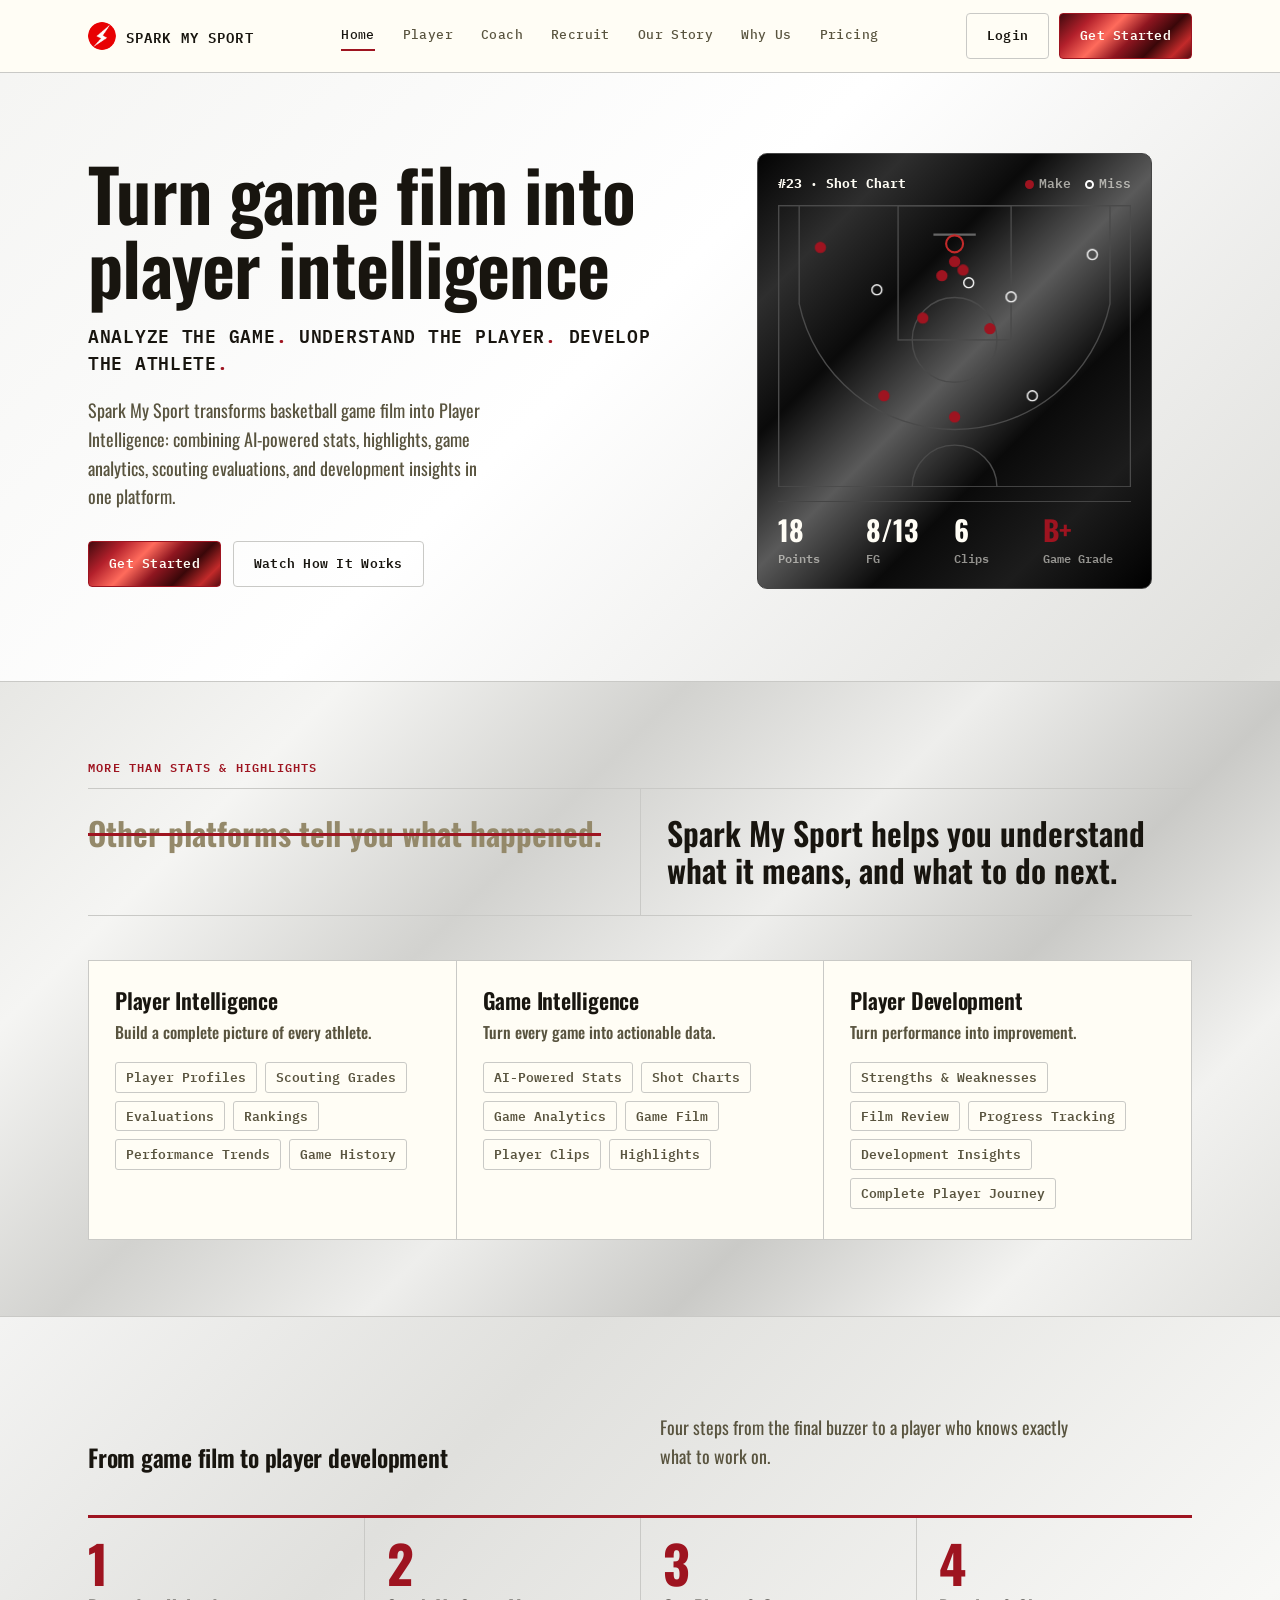
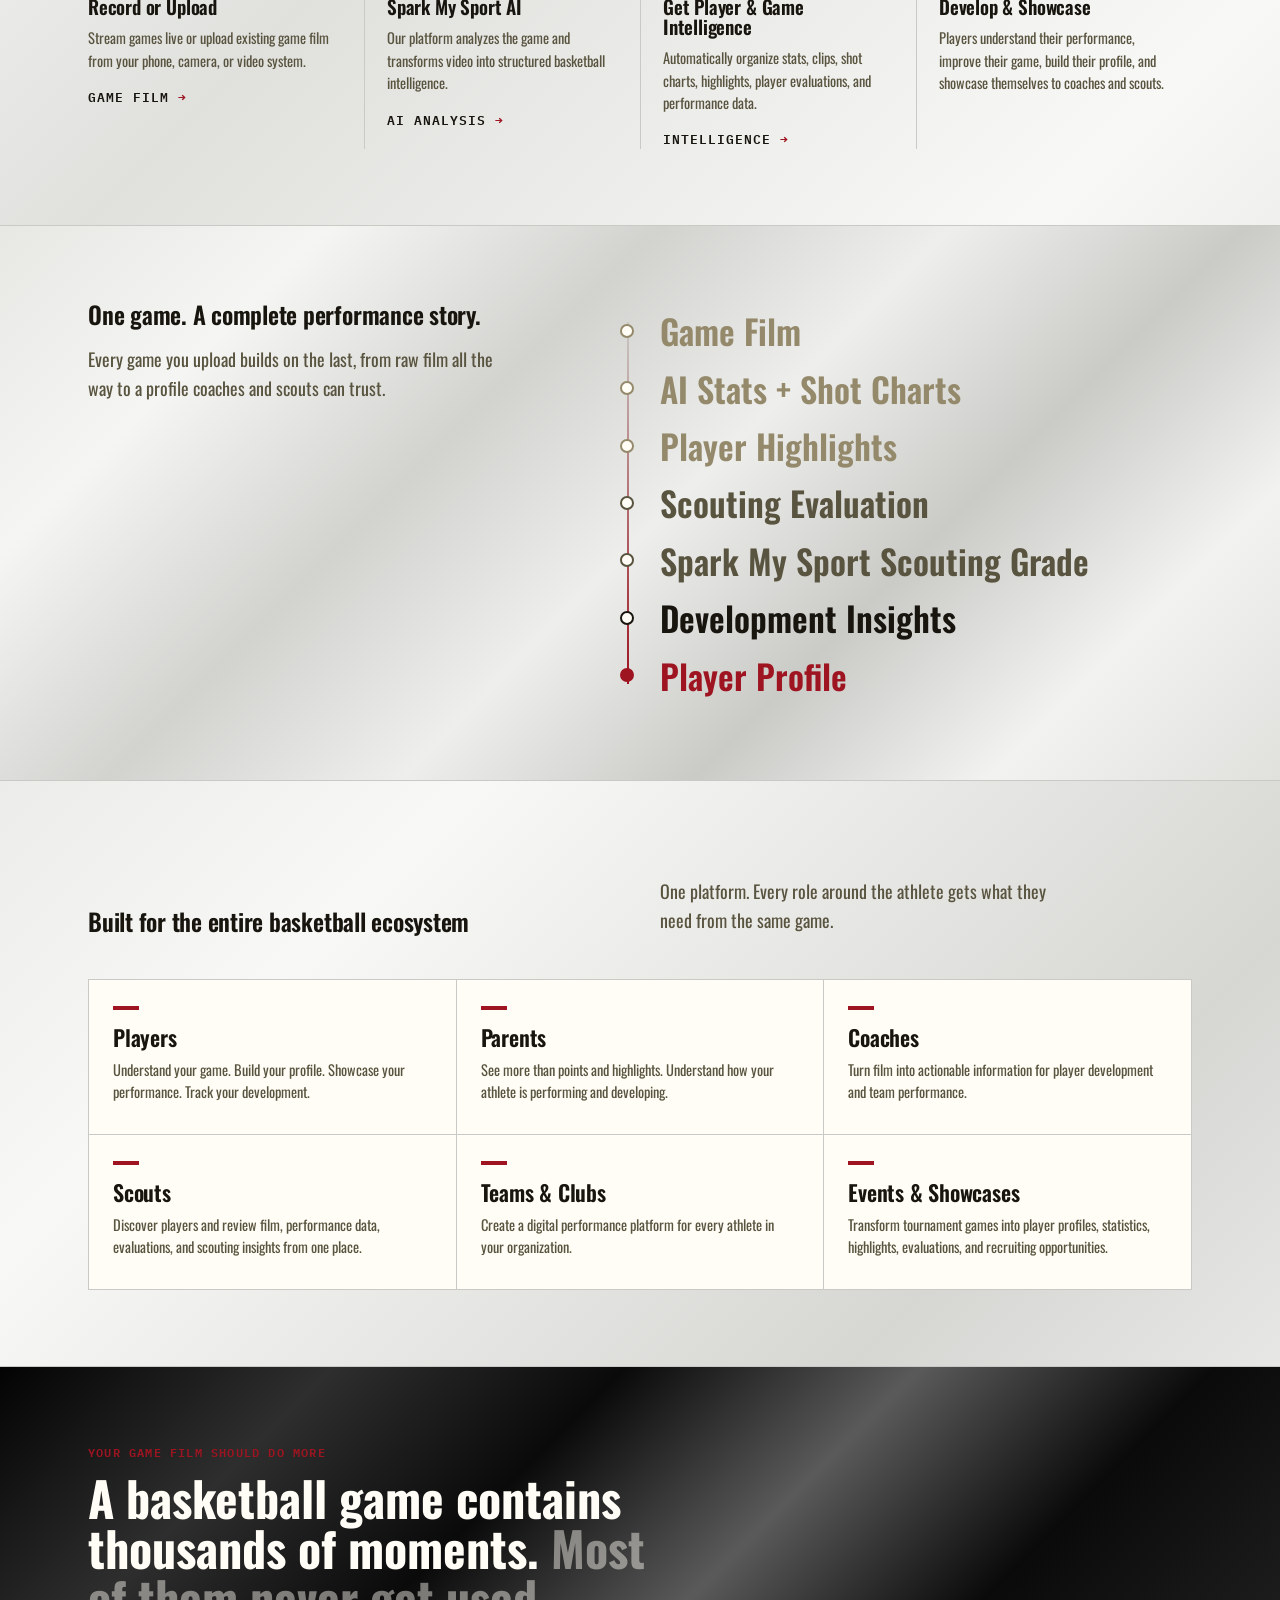
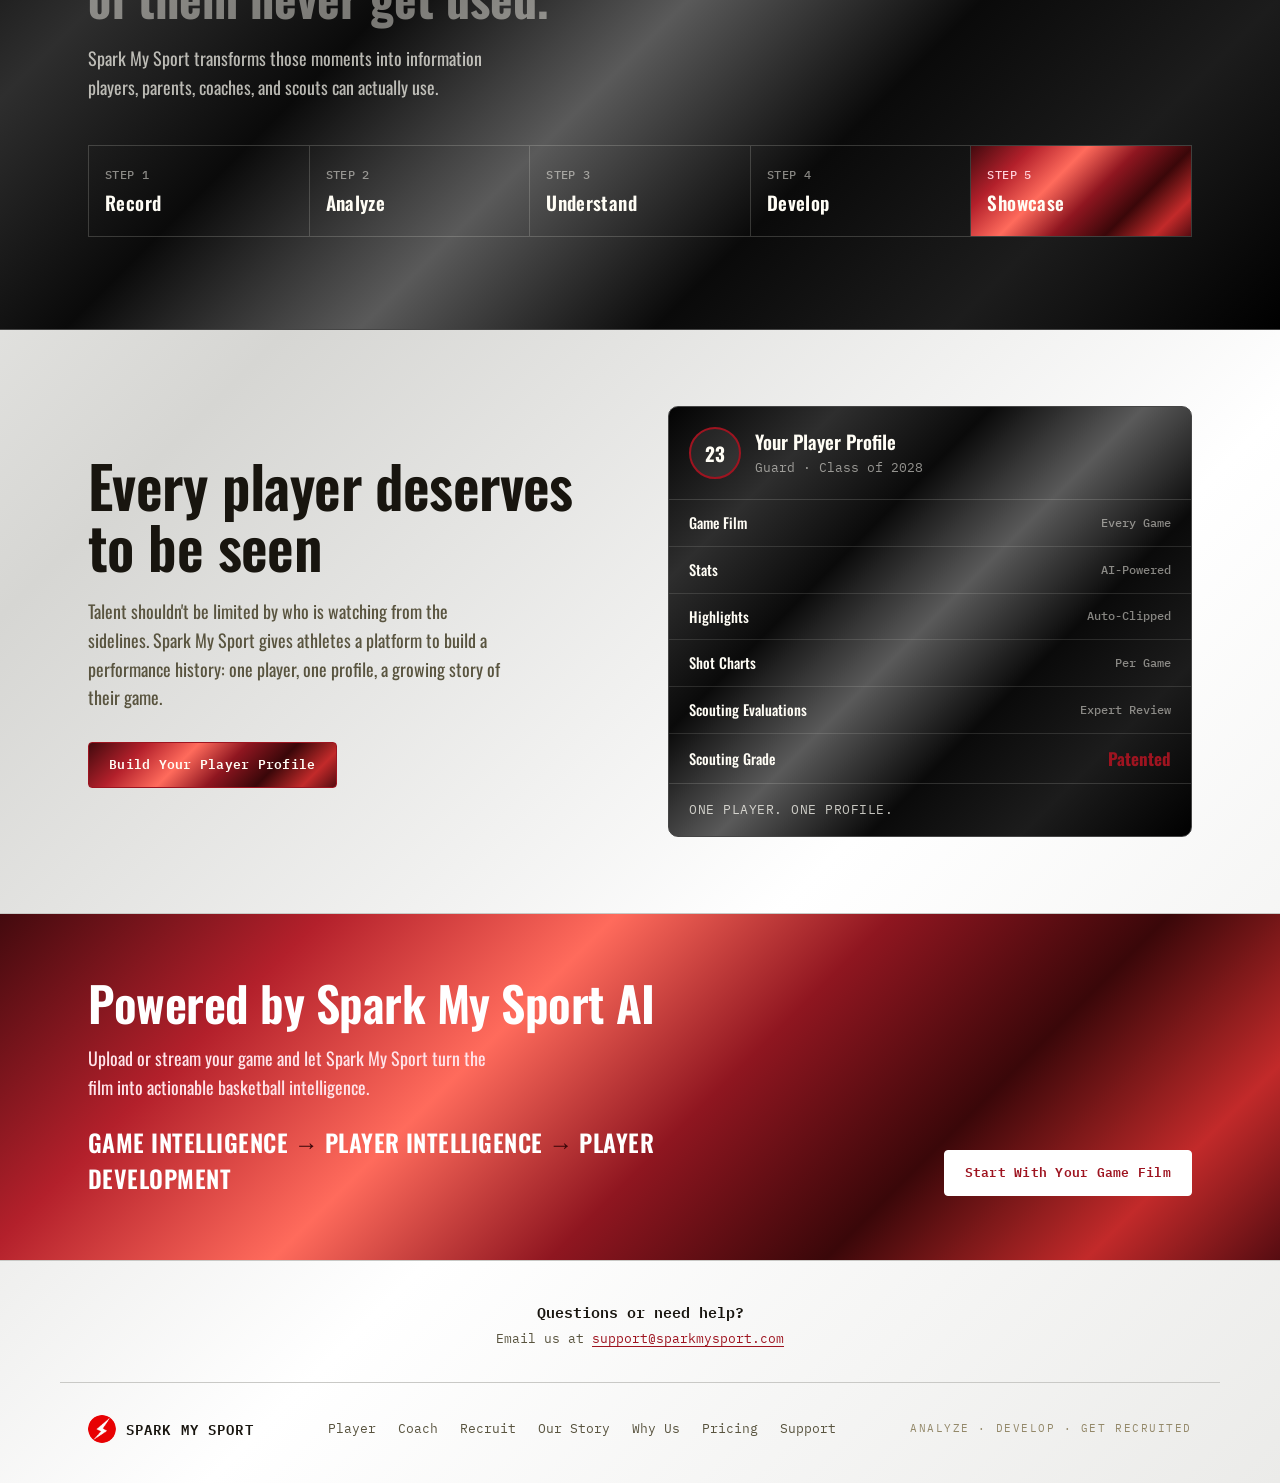
==== commit 74c6dafe: "feat: add brand logo and update site headers and footers with logo asset" ====
--- a/index.html
+++ b/index.html
@@ -8,6 +8,8 @@
 <link rel="preconnect" href="https://fonts.googleapis.com">
 <link rel="preconnect" href="https://fonts.gstatic.com" crossorigin>
 <link href="https://fonts.googleapis.com/css2?family=Oswald:wght@400;500;600;700&family=IBM+Plex+Mono:wght@400;500;600&display=swap" rel="stylesheet">
+<link rel="icon" type="image/png" href="images/latest-logo.png">
+<link rel="apple-touch-icon" href="images/latest-logo.png">
 <link rel="stylesheet" href="styles.css">
 <style>
 .hp-hero{ padding: 64px 0 76px; border-bottom: 1px solid var(--line); }
@@ -140,7 +142,7 @@
 
 <header class="nav">
   <div class="nav-inner">
-    <a href="index.html" class="logo"><span class="dot"></span>SPARK MY SPORT</a><button class="nav-toggle" type="button" aria-label="Menu" aria-expanded="false" aria-controls="nav-menu"><span></span><span></span><span></span></button><div class="nav-menu" id="nav-menu"><nav class="links"><a href="index.html" class="active">Home</a><a href="player.html">Player</a><a href="coach.html">Coach</a><a href="recruit.html">Recruit</a><a href="our-story.html">Our Story</a><a href="why-us.html">Why Us</a><a href="pricing.html">Pricing</a></nav><div class="nav-actions">
+    <a href="index.html" class="logo"><img src="images/latest-logo.png" alt="Spark My Sport" class="logo-mark">SPARK MY SPORT</a><button class="nav-toggle" type="button" aria-label="Menu" aria-expanded="false" aria-controls="nav-menu"><span></span><span></span><span></span></button><div class="nav-menu" id="nav-menu"><nav class="links"><a href="index.html" class="active">Home</a><a href="player.html">Player</a><a href="coach.html">Coach</a><a href="recruit.html">Recruit</a><a href="our-story.html">Our Story</a><a href="why-us.html">Why Us</a><a href="pricing.html">Pricing</a></nav><div class="nav-actions">
       <a href="https://stream.sparkmysport.com/login" class="btn btn-ghost">Login</a>
       <a href="pricing.html" class="btn btn-primary">Get Started</a>
     </div></div>
@@ -325,7 +327,7 @@
 
 <footer>
   <div class="wrap foot-support"><p>Questions or need help?</p><p>Email us at <a href="mailto:support@sparkmysport.com">support@sparkmysport.com</a></p></div><div class="wrap foot-inner">
-    <div class="logo"><span class="dot"></span>SPARK MY SPORT</div>
+    <a href="index.html" class="logo"><img src="images/latest-logo.png" alt="Spark My Sport" class="logo-mark">SPARK MY SPORT</a>
     <nav class="foot-links"><a href="player.html">Player</a><a href="coach.html">Coach</a><a href="recruit.html">Recruit</a><a href="our-story.html">Our Story</a><a href="why-us.html">Why Us</a><a href="pricing.html">Pricing</a><a href="mailto:support@sparkmysport.com">Support</a></nav>
     <div class="mono">ANALYZE &middot; DEVELOP &middot; GET RECRUITED</div>
   </div>
--- a/styles.css
+++ b/styles.css
@@ -141,13 +141,28 @@
 .logo{
   display: flex;
   align-items: center;
-  gap: 9px;
+  gap: 10px;
   font-family: var(--font-mono);
   font-weight: 600;
   font-size: 14px;
   letter-spacing: 0.08em;
   color: var(--ink);
+  text-decoration: none;
   flex-shrink: 0;
+  transition: opacity 150ms ease;
+}
+.logo:hover{
+  color: var(--ink);
+  opacity: 0.88;
+}
+.logo-mark,
+.logo img{
+  width: 28px;
+  height: 28px;
+  object-fit: contain;
+  border-radius: 50%;
+  flex-shrink: 0;
+  display: block;
 }
 .logo .dot{
   width: 9px;
@@ -663,6 +678,13 @@
   50% { transform: translate(-50%, 8px); }
 }
 
+/* ---------- mobile vertical video (portrait phones / small tablets) ---------- */
+@media (max-width: 820px) and (orientation: portrait){
+  .story-section:not(.video-hero) .testimonial-video video[data-vertical]{ aspect-ratio: 9/16; }
+  .testimonial-videos .testimonial-video.testimonial-video-portrait{ flex: 1 1 100%; max-width: none; }
+  .video-hero .testimonial-video video{ object-fit: cover; }
+}
+
 /* ---------- footer ---------- */
 footer{ padding: 40px 0; }
 .foot-support{
@@ -742,6 +764,16 @@
   border-bottom: 1px solid var(--court-line);
 }
 table.matrix thead th:first-child{ color: rgba(255,253,245,0.55); }
+.matrix-brand{
+  display: inline-flex;
+  align-items: center;
+  gap: 8px;
+  vertical-align: middle;
+}
+.matrix-brand .logo-mark{
+  width: 20px;
+  height: 20px;
+}
 table.matrix tbody td{
   padding: 14px 16px;
   border-bottom: 1px solid var(--line);
@@ -1379,7 +1411,9 @@
   .video-hero-label .quarter-band{ gap: 8px; }
   .scroll-cue{ bottom: 16px; font-size: 10px; }
   .scroll-cue svg{ width: 15px; height: 15px; }
-  .logo{ font-size: 12px; gap: 7px; }
+  .logo{ font-size: 12px; gap: 8px; }
+  .logo-mark,
+  .logo img{ width: 22px; height: 22px; }
   .logo .dot{ width: 7px; height: 7px; }
   .links{ gap: 16px; }
   .links a{ font-size: 12px; }
